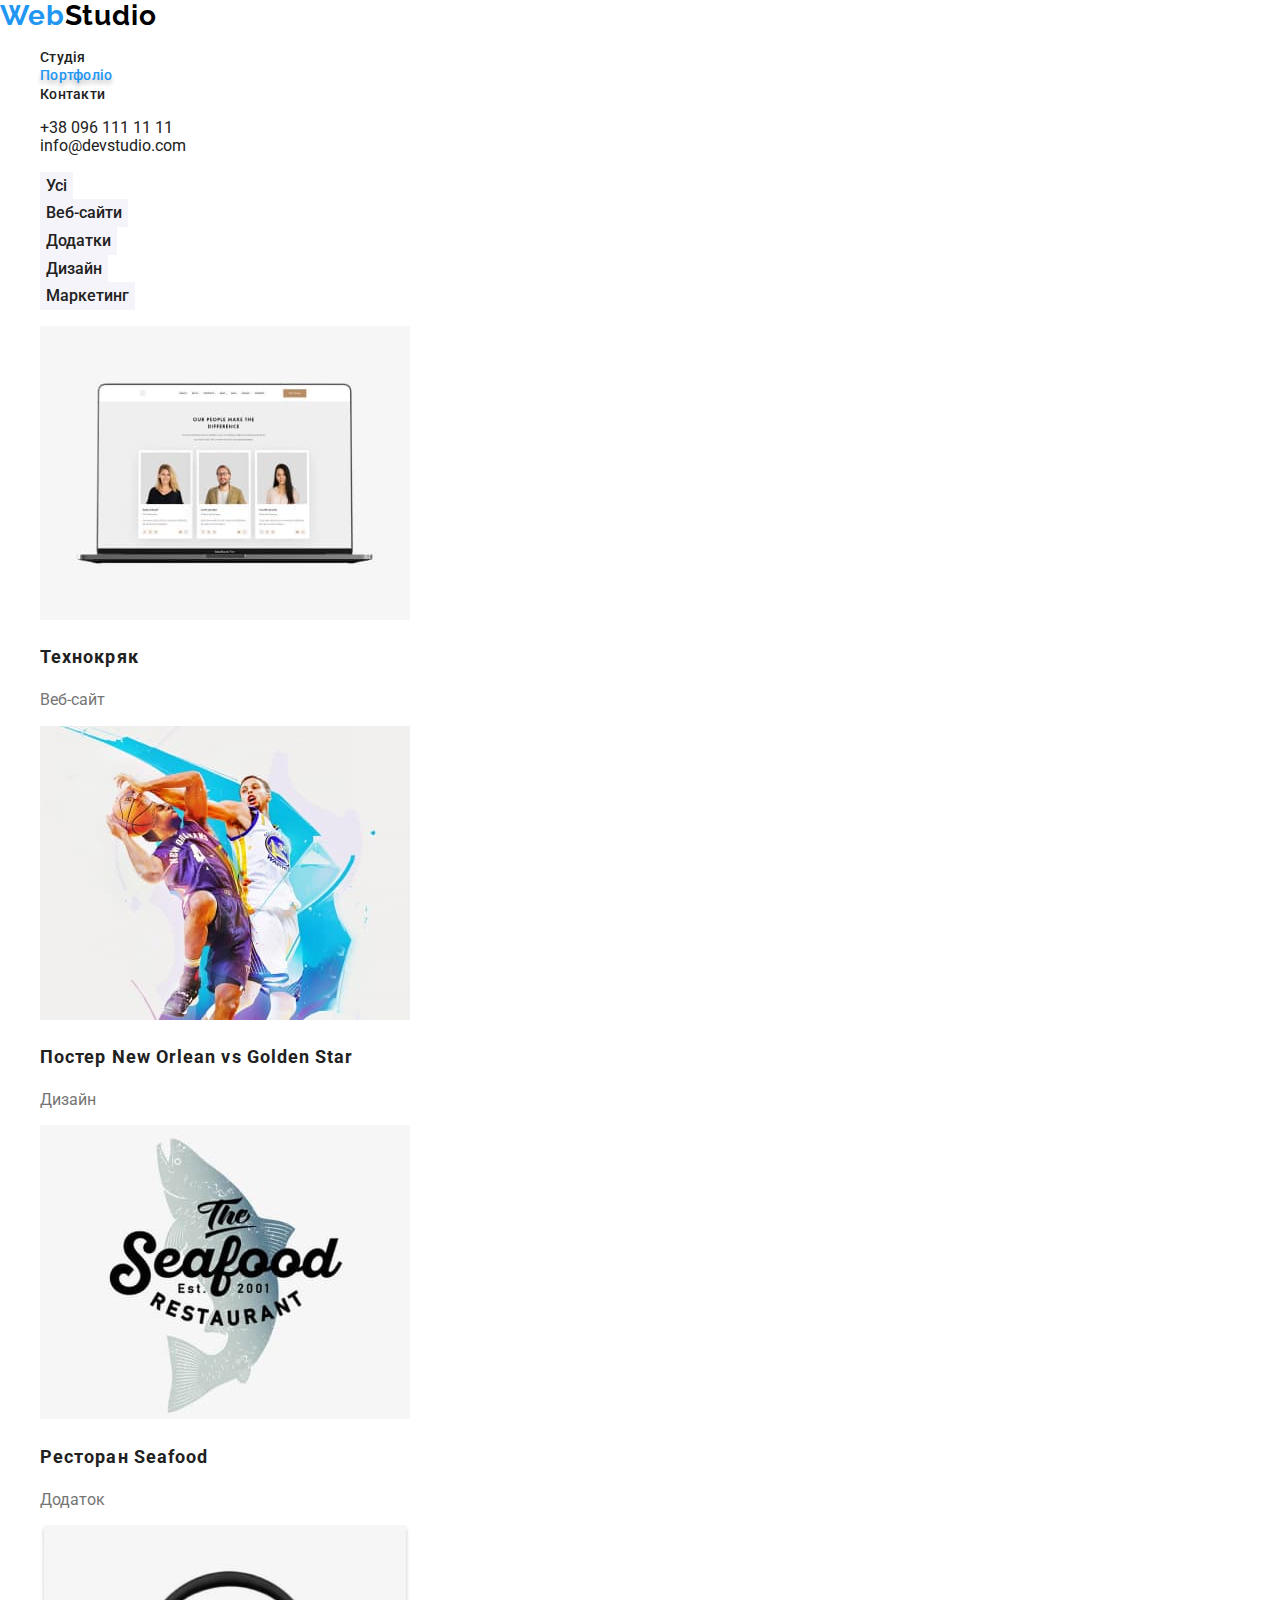
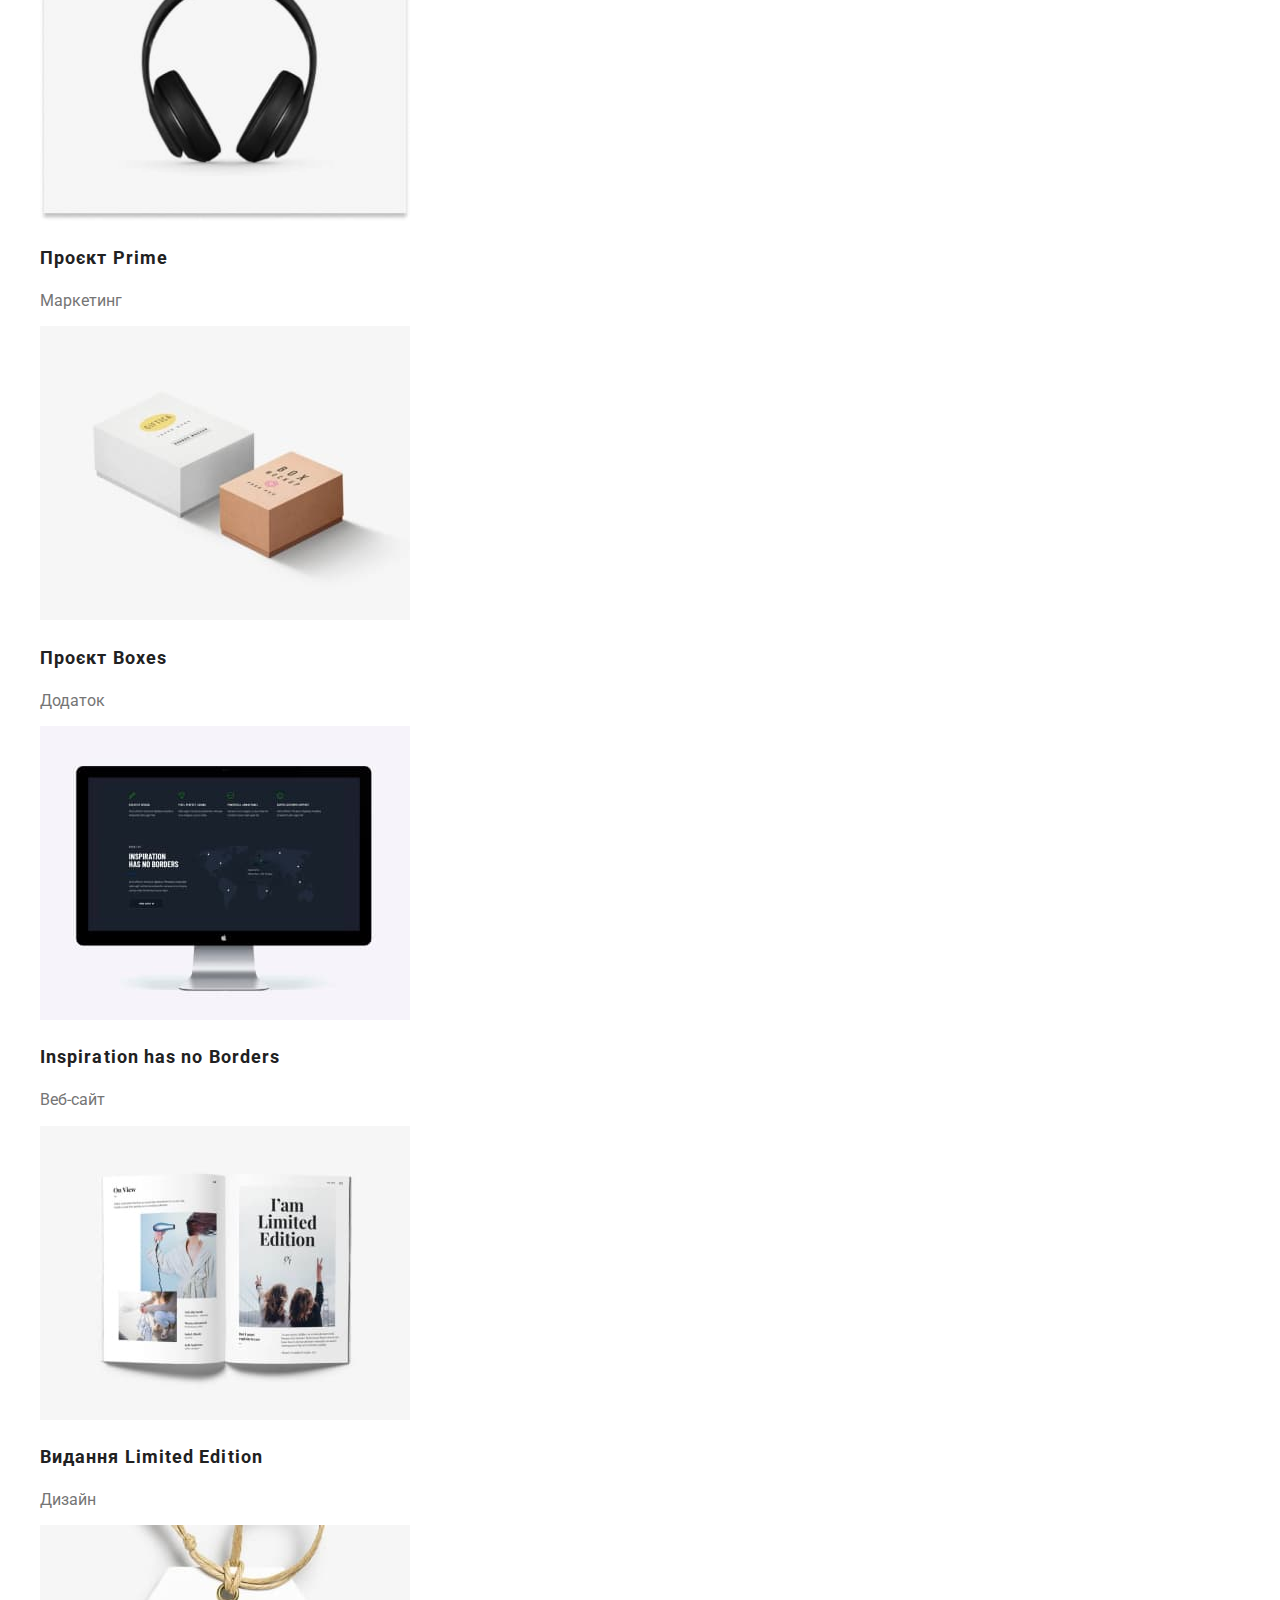
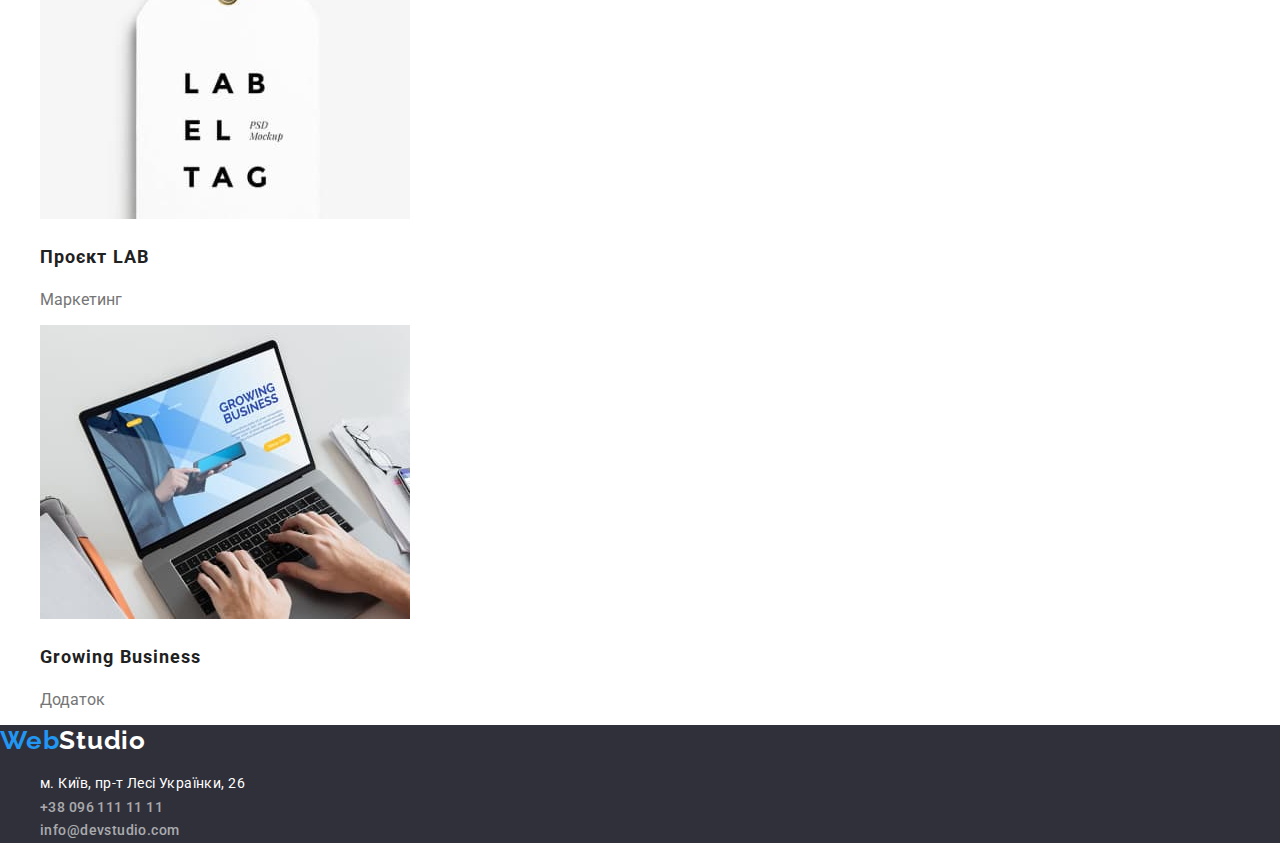
==== porfolio.html @ 32662c21 "start" ====
<!DOCTYPE html>
<html lang="uk">
  <head>
    <meta charset="UTF-8" />
    <meta http-equiv="X-UA-Compatible" content="IE=edge" />
    <meta name="viewport" content="width=device-width, initial-scale=1.0" />
    <title>Portfolio</title>
    <link rel="preconnect" href="https://fonts.googleapis.com" />
    <link rel="preconnect" href="https://fonts.gstatic.com" crossorigin />
    <link
      href="https://fonts.googleapis.com/css2?family=Raleway:wght@700&family=Roboto:wght@400;500;700;900&display=swap"
      rel="stylesheet"
    />
    <link rel="stylesheet" href="https://cdnjs.cloudflare.com/ajax/libs/modern-normalize/1.1.0/modern-normalize.min.css"/>
    <link rel="stylesheet" href="./css/styles.css" />
  </head>
  <body>
    <header class="header">
      <nav>
        <a class="header-logo link" href="index.html" lang="en"
          ><span class="logo-aspect">Web</span>Studio</a
        >
        <ul class="header-list">
          <li class="list-item">
            <a class="header-link link secondary" href="index.html">Студія</a>
          </li>
          <li class="list-item">
            <a class="header-link link text-shadow secondary current" href="porfolio.html"
              >Портфоліо</a
            >
          </li>
          <li class="list-item">
            <a class="header-link link secondary" href="index.html">Контакти</a>
          </li>
        </ul>
      </nav>
      <ul>
        <li class="list-item">
          <a class="header-tel link secondary" href="tel:+380961111111">+38 096 111 11 11</a>
        </li>
        <li class="list-item">
          <a class="header-mail link secondary" href="mailto:info@devstudio.com"
            >info@devstudio.com</a
          >
        </li>
      </ul>
    </header>
    <main>
      <section class="portfolio">
        <h1 class="visually-hidden">Приклади робіт</h1>
        <ul>
          <li class="list-item">
            <button type="button" class="portfolio-button">Усі</button>
          </li>
          <li class="list-item">
            <button type="button" class="portfolio-button">Веб-сайти</button>
          </li>
          <li class="list-item">
            <button type="button" class="portfolio-button">Додатки</button>
          </li>
          <li class="list-item">
            <button type="button" class="portfolio-button">Дизайн</button>
          </li>
          <li class="list-item">
            <button type="button" class="portfolio-button">Маркетинг</button>
          </li>
        </ul>
        <ul>
          <li class="list-item">
            <a class="link" href="">
              <img src="./images/8.jpg" alt="Веб-сайт" width="370" />
              <h2 class="portfolio-title">Технокряк</h2>
              <p class="portfolio-text">Веб-сайт</p>
            </a>
          </li>
          <li class="list-item">
            <a class="link" href="">
              <img src="./images/9.jpg" alt="проєкт дизайну" width="370" />
              <h2 class="portfolio-title">
                Постер <span lang="en">New Orlean vs Golden Star</span>
              </h2>
              <p class="portfolio-text">Дизайн</p>
            </a>
          </li>
          <li class="list-item">
            <a class="link" href="">
              <img src="./images/10.jpg" alt="додаток ресторану" width="370" />
              <h2 class="portfolio-title">Ресторан <span lang="en">Seafood</span></h2>
              <p class="portfolio-text">Додаток</p>
            </a>
          </li>
          <li class="list-item">
            <a class="link" href="">
              <img src="./images/11.jpg" alt="маркетинг проєкт" width="370" />
              <h2 class="portfolio-title">Проєкт <span lang="en">Prime</span></h2>
              <p class="portfolio-text">Маркетинг</p>
            </a>
          </li>
          <li class="list-item">
            <a class="link" href="">
              <img src="./images/12.jpg" alt="додаток Boxes" width="370" />
              <h2 class="portfolio-title">Проєкт <span lang="en">Boxes</span></h2>
              <p class="portfolio-text">Додаток</p>
            </a>
          </li>
          <li class="list-item">
            <a class="link" href="">
              <img src="./images/13.jpg" alt="веб-сайт цікавого проєкту" width="370" />
              <h2 class="portfolio-title" lang="en">Inspiration has no Borders</h2>
              <p class="portfolio-text">Веб-сайт</p>
            </a>
          </li>
          <li class="list-item">
            <a class="link" href="">
              <img src="./images/14.jpg" alt="дизайн літературного видання" width="370" />
              <h2 class="portfolio-title">Видання <span>Limited Edition</span></h2>
              <p class="portfolio-text">Дизайн</p>
            </a>
          </li>
          <li class="list-item">
            <a class="link" href="">
              <img src="./images/15.jpg" alt="другий маркетинг проєкт" width="370" />
              <h2 class="portfolio-title">Проєкт <span>LAB</span></h2>
              <p class="portfolio-text">Маркетинг</p>
            </a>
          </li>
          <li class="list-item">
            <a class="link" href="">
              <img src="./images/16.jpg" alt="додаток розвитку бізнесу" width="370" />
              <h2 class="portfolio-title" lang="en">Growing Business</h2>
              <p class="portfolio-text">Додаток</p>
            </a>
          </li>
        </ul>
      </section>
    </main>
    <footer class="footer">
      <a class="footer-logo link" href="index.html" lang="en"
        ><span class="logo-aspect">Web</span>Studio</a
      >
      <address>
        <ul>
          <li class="list-item">
            <a
              class="footer-adress link secondary"
              href="https://goo.gl/maps/zyHWD3Ue8EEXUori7"
              target="_blank"
              rel="nofollow noreferrer noopener"
            >
              м. Київ, пр-т Лесі Українки, 26
            </a>
          </li>
          <li class="list-item">
            <a class="link footer-contact secondary" href="tel:+380961111111">+38 096 111 11 11</a>
          </li>
          <li class="list-item">
            <a class="link footer-contact list-item secondary" href="mailto:info@devstudio.com"
              >info@devstudio.com</a
            >
          </li>
        </ul>
      </address>
    </footer>
  </body>
</html>
---- css/styles.css ----
:root {
  --primary-text-color: #212121;
  --first-text-color: #757575;
  --secondary-text-color: #FFFFFF;
  --hover-color: #2196f3;
  --button-hover-color: #188CE8;
  --color-logo: #000000;
  --primary-bgn-color:#FFFFFF;
  --secondary-bgn-color: #2F303A;
  --third-bgn-color: #F5F4FA;
  --primary-font: "Roboto", sans-serif;
  --logo-font-family: "Raleway", sans-serif;
  --main-font-size: 14px;
  --second-font-size: 16px;
  --main-line-height: 1.14;
  --title-line-height: 2;
  --text-line-height: 1.9;
}

body {
  font-family: var(--primary-font);
  background-color: var(--primary-bgn-color);
  color: var(--primary-text-color);
}

.visually-hidden {
  clip: rect(0 0 0 0);
  clip-path: inset(50%);
  height: 1px;
  overflow: hidden;
  position: absolute;
  white-space: nowrap;
  width: 1px;
}

.text-shadow {
  text-shadow: 0px 4px 4px rgba(0, 0, 0, 0.25);
}

.link {
  text-decoration: none;
  color: var(--primary-text-color);

}
.list-item {
  list-style: none;
}

/* -------------- HEADER---------- */
.logo-aspect {
  color: var(--hover-color);
}
/* doing at header and footer */

.header-logo {
  font-family: var(--logo-font-family);
  font-style: normal;
  font-weight: 700;
  font-size: 26px;
  line-height: var(--main-line-height);
  letter-spacing: 0.03em;
  color: var(--color-logo);
} 

.header-logo:hover,
.header-logo:focus {
  font-family: var(--logo-font-family);
  font-style: normal;
  font-weight: 700;
  font-size: 28px;
  line-height: var(--main-line-height);
  letter-spacing: 0.03em;
  color: var(--color-logo);
}

.header-link {
  text-decoration: none;
  font-weight: 500;
  font-style: normal;
  font-size: var(--main-font-size);
  line-height: var(--main-line-height);
  letter-spacing: 0.02em;
  color: var(--primary-text-color);
}

.current {
  color: var(--hover-color);
}

.footer-contact {
  font-weight: 500;
  font-size: var(--main-font-size);
  line-height: var(--main-line-height);
  letter-spacing: 0.02em;
  color: var(--first-text-color);
}

/* --------------FOOTER-------------- */
.footer-logo {
font-family: var(--logo-font-family);
font-style: normal;
font-weight: 700;
font-size: 26px;
line-height: 1.19;
letter-spacing: 0.03em;
color: var(--secondary-text-color);
}

.footer-adress {
font-style: normal;
font-size: var(--main-font-size);
line-height: 1.7;
letter-spacing: 0.03em;
color: var(--secondary-text-color);
}
.footer-contact {
text-decoration: none;
font-style: normal;
font-size: var(--main-font-size);
line-height: 1.7;
letter-spacing: 0.03em;
color:rgba(255,255,255, 0.6) ;
}

.secondary:hover,
.secondary:focus,
.portfolio-title:hover,
.portfolio-title:focus,
.portfolio-text:hover,
.portfolio-text:focus {
color: var(--hover-color);
}

.hero,
.footer {
  background-color: var(--secondary-bgn-color);
}

/* ------------HERO---------------- */
.hero-title {
font-weight: 900;
font-size: 44px;
line-height: 1.5;
text-align: center;
letter-spacing: 0.06em;
text-transform: uppercase;
color: var(--secondary-text-color);
}

.hero-button {
color: var(--secondary-text-color);
background: var(--hover-color);
font-family: inherit;
font-weight: 700;
font-size: var(--second-font-size);
line-height: 1.9;
letter-spacing: 0.06em;
box-shadow: 0px 4px 4px rgba(0, 0, 0, 0.15);
border-radius: 4px;
padding: 10px 32px 10px 32px;
}

.hero-button:hover,
.hero-button:focus {
color: var(--secondary-text-color);
background: var(--button-hover-color);
font-family: inherit;
font-style: normal;
font-weight: 700;
font-size: var(--second-font-size);
line-height: 1.9;
letter-spacing: 0.06em;

cursor: pointer;
box-shadow: 0px 4px 4px rgba(0, 0, 0, 0.15);
border-radius: 4px;
padding: 10px 32px 10px 32px;
}

/* ---------PREFERENCE---------- */
.preference-title {
font-weight: 700;
font-size: var(--main-font-size);
line-height: var(--main-line-height);
letter-spacing: 0.03em;
text-transform: uppercase;
color: var(--primary-text-color);
}

.preference-text {
font-size: var(--main-font-size);
line-height: 1.5;
letter-spacing: 0.03em;
color: var(--first-text-color);
}

/*-----------EXAMPLES-----------*/
.examples-title,
.team-title {
font-weight: 700;
font-size: 36px;
line-height: var(--main-line-height);
letter-spacing: 0.03em;
color: var(--primary-text-color);
}

/*------------ TEAM ------------*/
.team {
  background-color: var(--third-bgn-color);
}

.team-names {
font-weight: 500;
font-size: var(--second-font-size);
line-height: 1.19;
letter-spacing: 0.03em;
color: var(--primary-text-color)
}

.team-position {
font-size: var(--second-font-size);
line-height: 1.19;
letter-spacing: 0.03em;
color: var(--first-text-color);
}

/* ================ PORTFOLIO ============== */
.portfolio-button {
font-family: inherit;
font-style: normal;
font-weight: 500;
font-size: var(--second-font-size);
line-height: 1.6;
text-align: center;
background: var(--third-bgn-color);
color: var(--primary-text-color);
border-width: none;
border-style:hidden;
border-color: none;
border-image:auto;
}

.portfolio-button:hover,
.portfolio-button:focus {
  background: var(--hover-color);
  color: var(--secondary-text-color);
}

.portfolio-title {
font-weight: 700;
font-size: 18px;
line-height: var(--title-line-height);
letter-spacing: 0.06em;
}

.portfolio-text {
font-size: var(--second-font-size);
line-height: var(--text-line-height)
letter-spacing: 0.03em;
color: var(--first-text-color);
}
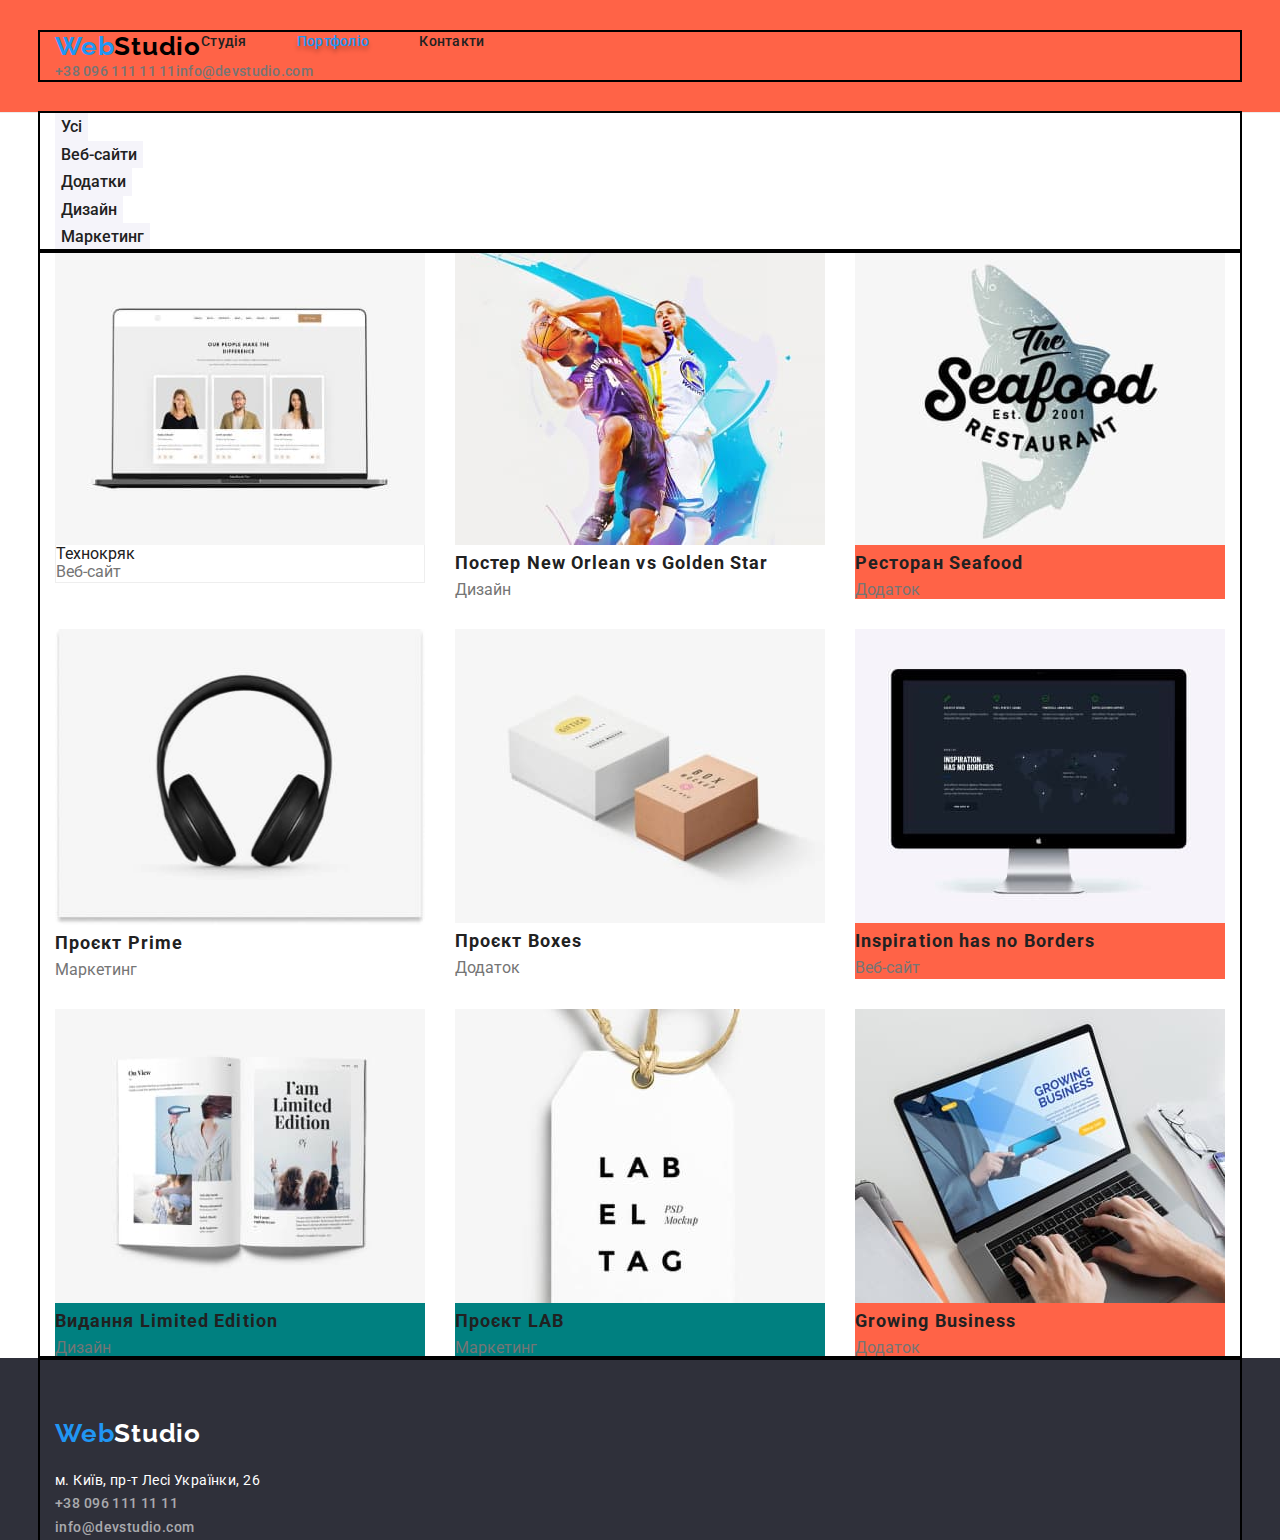
==== commit a1e77a60: "start" ====
--- a/porfolio.html
+++ b/porfolio.html
@@ -11,43 +11,49 @@
       href="https://fonts.googleapis.com/css2?family=Raleway:wght@700&family=Roboto:wght@400;500;700;900&display=swap"
       rel="stylesheet"
     />
-    <link rel="stylesheet" href="https://cdnjs.cloudflare.com/ajax/libs/modern-normalize/1.1.0/modern-normalize.min.css"/>
+    <link
+      rel="stylesheet"
+      href="https://cdnjs.cloudflare.com/ajax/libs/modern-normalize/1.1.0/modern-normalize.min.css"
+    />
     <link rel="stylesheet" href="./css/styles.css" />
   </head>
   <body>
     <header class="header">
-      <nav>
-        <a class="header-logo link" href="index.html" lang="en"
-          ><span class="logo-aspect">Web</span>Studio</a
-        >
-        <ul class="header-list">
+      <div class="container">
+        <nav class="header-navigation">
+          <a class="header-logo link" href="index.html" lang="en"
+            ><span class="logo-aspect">Web</span>Studio</a
+          >
+          <ul class="header-list">
+            <li class="list-item">
+              <a class="header-link link secondary" href="index.html">Студія</a>
+            </li>
+            <li class="list-item">
+              <a class="header-link link text-shadow secondary current" href="porfolio.html"
+                >Портфоліо</a
+              >
+            </li>
+            <li class="list-item">
+              <a class="header-link link secondary" href="index.html">Контакти</a>
+            </li>
+          </ul>
+        </nav>
+        <ul class="flex-contact">
           <li class="list-item">
-            <a class="header-link link secondary" href="index.html">Студія</a>
+            <a class="header-contact link secondary" href="tel:+380961111111">+38 096 111 11 11</a>
           </li>
           <li class="list-item">
-            <a class="header-link link text-shadow secondary current" href="porfolio.html"
-              >Портфоліо</a
+            <a class="header-contact link secondary" href="mailto:info@devstudio.com"
+              >info@devstudio.com</a
             >
           </li>
-          <li class="list-item">
-            <a class="header-link link secondary" href="index.html">Контакти</a>
-          </li>
         </ul>
-      </nav>
-      <ul>
-        <li class="list-item">
-          <a class="header-tel link secondary" href="tel:+380961111111">+38 096 111 11 11</a>
-        </li>
-        <li class="list-item">
-          <a class="header-mail link secondary" href="mailto:info@devstudio.com"
-            >info@devstudio.com</a
-          >
-        </li>
-      </ul>
+      </div>
     </header>
     <main>
       <section class="portfolio">
-        <h1 class="visually-hidden">Приклади робіт</h1>
+        <div class="container">
+          <h1 class="visually-hidden">Приклади робіт</h1>
         <ul>
           <li class="list-item">
             <button type="button" class="portfolio-button">Усі</button>
@@ -65,15 +71,19 @@
             <button type="button" class="portfolio-button">Маркетинг</button>
           </li>
         </ul>
-        <ul>
-          <li class="list-item">
+      </div>
+      <div class="container">
+         <ul>
+          <div class="flex-container">
+          <li class="list-item flex-item">
             <a class="link" href="">
               <img src="./images/8.jpg" alt="Веб-сайт" width="370" />
+              <div class="card-text"
               <h2 class="portfolio-title">Технокряк</h2>
               <p class="portfolio-text">Веб-сайт</p>
             </a>
           </li>
-          <li class="list-item">
+          <li class="list-item flex-item">
             <a class="link" href="">
               <img src="./images/9.jpg" alt="проєкт дизайну" width="370" />
               <h2 class="portfolio-title">
@@ -82,60 +92,63 @@
               <p class="portfolio-text">Дизайн</p>
             </a>
           </li>
-          <li class="list-item">
+          <li class="list-item flex-item">
             <a class="link" href="">
               <img src="./images/10.jpg" alt="додаток ресторану" width="370" />
               <h2 class="portfolio-title">Ресторан <span lang="en">Seafood</span></h2>
               <p class="portfolio-text">Додаток</p>
             </a>
           </li>
-          <li class="list-item">
+          <li class="list-item flex-item">
             <a class="link" href="">
               <img src="./images/11.jpg" alt="маркетинг проєкт" width="370" />
               <h2 class="portfolio-title">Проєкт <span lang="en">Prime</span></h2>
               <p class="portfolio-text">Маркетинг</p>
             </a>
           </li>
-          <li class="list-item">
+          <li class="list-item flex-item">
             <a class="link" href="">
               <img src="./images/12.jpg" alt="додаток Boxes" width="370" />
               <h2 class="portfolio-title">Проєкт <span lang="en">Boxes</span></h2>
               <p class="portfolio-text">Додаток</p>
             </a>
           </li>
-          <li class="list-item">
+          <li class="list-item flex-item">
             <a class="link" href="">
               <img src="./images/13.jpg" alt="веб-сайт цікавого проєкту" width="370" />
               <h2 class="portfolio-title" lang="en">Inspiration has no Borders</h2>
               <p class="portfolio-text">Веб-сайт</p>
             </a>
           </li>
-          <li class="list-item">
+          <li class="list-item flex-item">
             <a class="link" href="">
               <img src="./images/14.jpg" alt="дизайн літературного видання" width="370" />
               <h2 class="portfolio-title">Видання <span>Limited Edition</span></h2>
               <p class="portfolio-text">Дизайн</p>
             </a>
           </li>
-          <li class="list-item">
+          <li class="list-item flex-item">
             <a class="link" href="">
               <img src="./images/15.jpg" alt="другий маркетинг проєкт" width="370" />
               <h2 class="portfolio-title">Проєкт <span>LAB</span></h2>
               <p class="portfolio-text">Маркетинг</p>
             </a>
           </li>
-          <li class="list-item">
+          <li class="list-item flex-item">
             <a class="link" href="">
               <img src="./images/16.jpg" alt="додаток розвитку бізнесу" width="370" />
               <h2 class="portfolio-title" lang="en">Growing Business</h2>
               <p class="portfolio-text">Додаток</p>
             </a>
           </li>
+          </div>
         </ul>
+      </div>       
       </section>
     </main>
     <footer class="footer">
-      <a class="footer-logo link" href="index.html" lang="en"
+      <div class="container">
+        <a class="footer-logo link" href="index.html" lang="en"
         ><span class="logo-aspect">Web</span>Studio</a
       >
       <address>
@@ -160,6 +173,7 @@
           </li>
         </ul>
       </address>
+      </div>
     </footer>
   </body>
 </html>
--- a/css/styles.css
+++ b/css/styles.css
@@ -46,7 +46,56 @@
   list-style: none;
 }
 
+h1, h2, h3, h4, h5, h6, p, ul {
+  margin: 0;
+  padding:0;
+}
+
+img {
+  display: block;
+}
+.container {
+  width: 1200px;
+  margin-left: auto;
+  margin-right: auto;
+  padding-left: 15px;
+  padding-right: 15px;
+  outline: 2px solid black;
+}
+
+.section {
+  padding-top: 94px;
+  padding-bottom: 94px;
+}
+
+.preference {
+  background-color: skyblue;
+}
+
+.header {
+background-color: tomato;
+}
+
 /* -------------- HEADER---------- */
+/* width: calc ((100%-30px)/2) */
+.header-navigation {
+  display: flex;
+}
+.header-list {
+  display: flex;
+  gap: 50px;
+}
+.flex-contact {
+  display: flex;
+}
+
+.header {
+  display: flex;
+  border-bottom: 1px solid #ECECEC;
+  padding: 32px 0;
+  
+}
+
 .logo-aspect {
   color: var(--hover-color);
 }
@@ -87,7 +136,8 @@
   color: var(--hover-color);
 }
 
-.footer-contact {
+.footer-contact,
+.header-contact {
   font-weight: 500;
   font-size: var(--main-font-size);
   line-height: var(--main-line-height);
@@ -97,6 +147,7 @@
 
 /* --------------FOOTER-------------- */
 .footer-logo {
+  display: inline-block;
 font-family: var(--logo-font-family);
 font-style: normal;
 font-weight: 700;
@@ -104,22 +155,40 @@
 line-height: 1.19;
 letter-spacing: 0.03em;
 color: var(--secondary-text-color);
-}
+padding-top: 60px;
+padding-bottom: 20px;
+}
+
 
 .footer-adress {
+display: inline-block;
 font-style: normal;
 font-size: var(--main-font-size);
 line-height: 1.7;
 letter-spacing: 0.03em;
 color: var(--secondary-text-color);
+
 }
 .footer-contact {
+  display: inline-block;
 text-decoration: none;
 font-style: normal;
 font-size: var(--main-font-size);
 line-height: 1.7;
 letter-spacing: 0.03em;
 color:rgba(255,255,255, 0.6) ;
+
+
+}
+.adress {
+  display: flex;
+  flex-direction: column;
+  padding-bottom: 60px;
+}
+
+.padding {
+margin-top: 9px;
+margin-bottom: 9px;
 }
 
 .secondary:hover,
@@ -145,9 +214,13 @@
 letter-spacing: 0.06em;
 text-transform: uppercase;
 color: var(--secondary-text-color);
+margin: 200px auto 30px auto;
+max-width: 696px;
 }
 
 .hero-button {
+display: block;
+margin: 0 auto 200px auto;
 color: var(--secondary-text-color);
 background: var(--hover-color);
 font-family: inherit;
@@ -158,7 +231,9 @@
 box-shadow: 0px 4px 4px rgba(0, 0, 0, 0.15);
 border-radius: 4px;
 padding: 10px 32px 10px 32px;
-}
+max-width: 1200px;
+}
+
 
 .hero-button:hover,
 .hero-button:focus {
@@ -202,19 +277,37 @@
 line-height: var(--main-line-height);
 letter-spacing: 0.03em;
 color: var(--primary-text-color);
-}
+margin-bottom: 50px;
+  text-align: center;
+}
+.example-list {
+  display: flex;
+  flex-wrap: wrap;
+  gap: 30px;
+  }
+  .example-gallery {
+    width: calc ((100%-60px)/3)
+  }
 
 /*------------ TEAM ------------*/
 .team {
   background-color: var(--third-bgn-color);
 }
 
+.team-list {
+  display: flex;
+  gap: 30px;
+  width: calc ((100%-90px)/4);
+}
+
 .team-names {
 font-weight: 500;
 font-size: var(--second-font-size);
 line-height: 1.19;
 letter-spacing: 0.03em;
-color: var(--primary-text-color)
+color: var(--primary-text-color);
+margin-top: 30px;
+margin-bottom: 10px;
 }
 
 .team-position {
@@ -222,6 +315,15 @@
 line-height: 1.19;
 letter-spacing: 0.03em;
 color: var(--first-text-color);
+margin-bottom: 30px;
+}
+.item-specification {
+  text-align: center;
+  background: var(--primary-bgn-color);
+box-shadow: 0px 1px 3px rgba(0, 0, 0, 0.12), 0px 1px 1px rgba(0, 0, 0, 0.14), 0px 2px 1px rgba(0, 0, 0, 0.2);
+border-radius: 0px 0px 4px 4px;
+
+
 }
 
 /* ================ PORTFOLIO ============== */
@@ -241,7 +343,7 @@
 }
 
 .portfolio-button:hover,
-.portfolio-button:focus {
+.portfcontainerolio-button:focus {
   background: var(--hover-color);
   color: var(--secondary-text-color);
 }
@@ -259,3 +361,27 @@
 letter-spacing: 0.03em;
 color: var(--first-text-color);
 }
+
+.flex-container {
+display: flex;
+flex-wrap: wrap;
+}
+.flex-item {
+  margin-right: 30px;
+  margin-bottom: 30px;
+}
+.flex-item:nth-last-child(-n+3) {
+  margin-bottom: 0px;
+  background-color: teal;
+
+}
+.flex-item:nth-child(3n) {
+  background-color: tomato;
+  margin-right: 0px;
+}
+
+.card-text {
+border-left: 1px solid #EEEEEE;
+border-right: 1px solid #EEEEEE;
+border-bottom: 1px solid #EEEEEE;
+}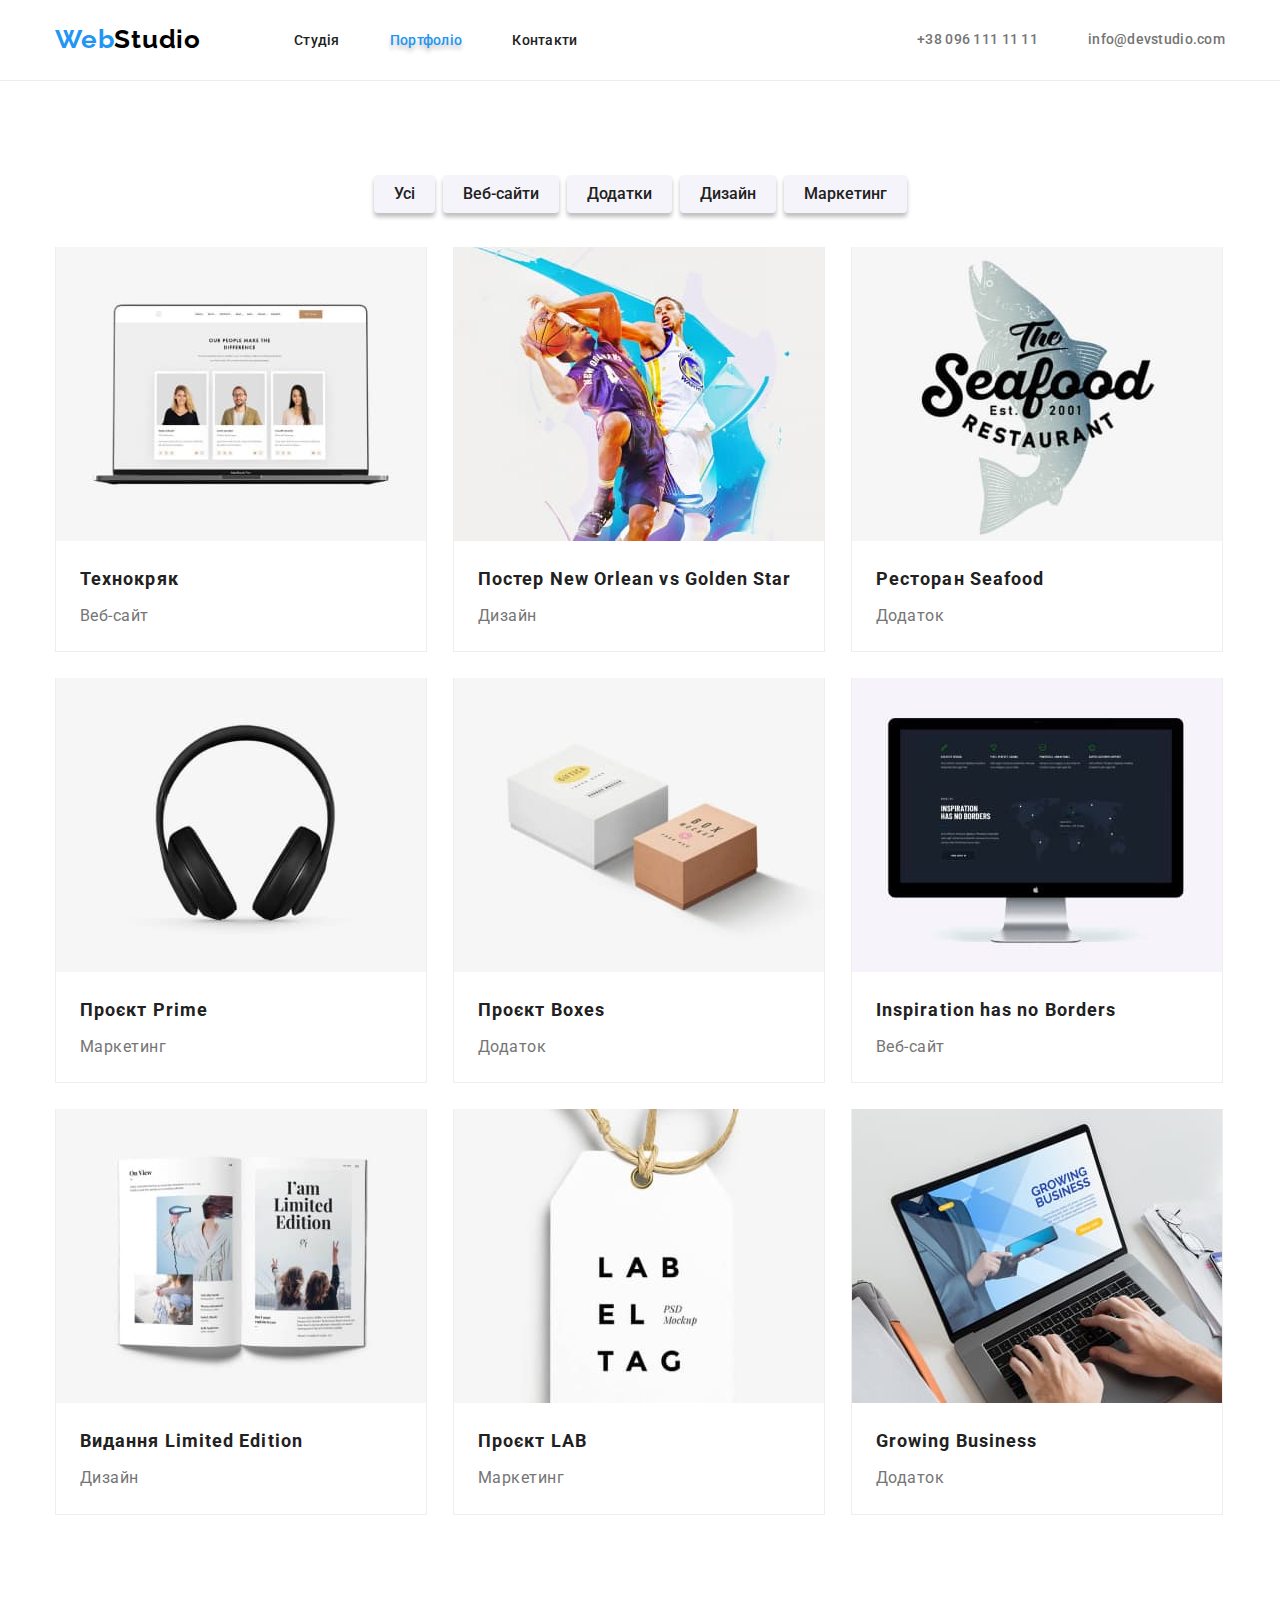
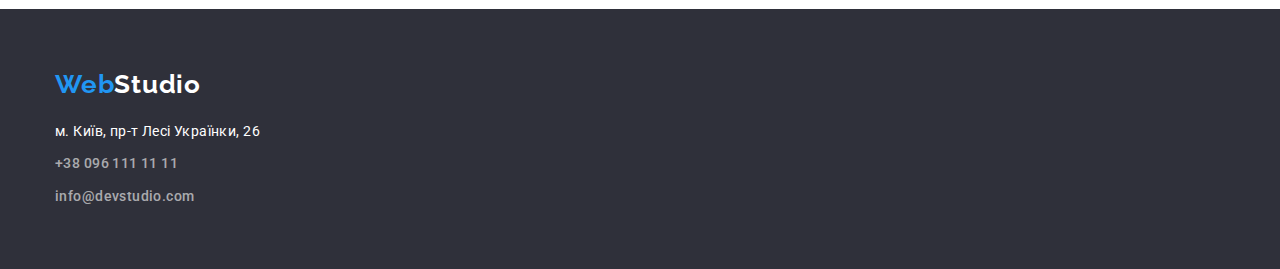
==== commit 6642bf54: "finish" ====
--- a/porfolio.html
+++ b/porfolio.html
@@ -1,60 +1,52 @@
 <!DOCTYPE html>
 <html lang="uk">
-  <head>
-    <meta charset="UTF-8" />
-    <meta http-equiv="X-UA-Compatible" content="IE=edge" />
-    <meta name="viewport" content="width=device-width, initial-scale=1.0" />
-    <title>Portfolio</title>
-    <link rel="preconnect" href="https://fonts.googleapis.com" />
-    <link rel="preconnect" href="https://fonts.gstatic.com" crossorigin />
-    <link
-      href="https://fonts.googleapis.com/css2?family=Raleway:wght@700&family=Roboto:wght@400;500;700;900&display=swap"
-      rel="stylesheet"
-    />
-    <link
-      rel="stylesheet"
-      href="https://cdnjs.cloudflare.com/ajax/libs/modern-normalize/1.1.0/modern-normalize.min.css"
-    />
-    <link rel="stylesheet" href="./css/styles.css" />
-  </head>
-  <body>
-    <header class="header">
-      <div class="container">
-        <nav class="header-navigation">
-          <a class="header-logo link" href="index.html" lang="en"
-            ><span class="logo-aspect">Web</span>Studio</a
-          >
-          <ul class="header-list">
-            <li class="list-item">
-              <a class="header-link link secondary" href="index.html">Студія</a>
-            </li>
-            <li class="list-item">
-              <a class="header-link link text-shadow secondary current" href="porfolio.html"
-                >Портфоліо</a
-              >
-            </li>
-            <li class="list-item">
-              <a class="header-link link secondary" href="index.html">Контакти</a>
-            </li>
-          </ul>
-        </nav>
-        <ul class="flex-contact">
+
+<head>
+  <meta charset="UTF-8" />
+  <meta http-equiv="X-UA-Compatible" content="IE=edge" />
+  <meta name="viewport" content="width=device-width, initial-scale=1.0" />
+  <title>Portfolio</title>
+  <link rel="preconnect" href="https://fonts.googleapis.com" />
+  <link rel="preconnect" href="https://fonts.gstatic.com" crossorigin />
+  <link href="https://fonts.googleapis.com/css2?family=Raleway:wght@700&family=Roboto:wght@400;500;700;900&display=swap"
+    rel="stylesheet" />
+  <link rel="stylesheet"
+    href="https://cdnjs.cloudflare.com/ajax/libs/modern-normalize/1.1.0/modern-normalize.min.css" />
+  <link rel="stylesheet" href="./css/styles.css" />
+</head>
+
+<body>
+  <header class="header">
+    <div class="container header-container">
+      <nav class="header-nav">
+        <a class="header-logo link" href="index.html" lang="en"><span class="logo-aspect">Web</span>Studio</a>
+        <ul class="header-list">
           <li class="list-item">
-            <a class="header-contact link secondary" href="tel:+380961111111">+38 096 111 11 11</a>
+            <a class="header-link link secondary" href="index.html">Студія</a>
           </li>
           <li class="list-item">
-            <a class="header-contact link secondary" href="mailto:info@devstudio.com"
-              >info@devstudio.com</a
-            >
+            <a class="header-link link current text-shadow secondary" href="porfolio.html">Портфоліо</a>
+          </li>
+          <li class="list-item">
+            <a class="header-link link secondary" href="index.html">Контакти</a>
           </li>
         </ul>
-      </div>
-    </header>
-    <main>
-      <section class="portfolio">
-        <div class="container">
-          <h1 class="visually-hidden">Приклади робіт</h1>
-        <ul>
+      </nav>
+      <ul class="contact-list">
+        <li class="list-item">
+          <a class="header-contact link secondary" href="tel:+380961111111">+38 096 111 11 11</a>
+        </li>
+        <li class="list-item">
+          <a class="header-contact link secondary" href="mailto:info@devstudio.com">info@devstudio.com</a>
+        </li>
+      </ul>
+    </div>
+  </header>
+  <main>
+    <section class="portfolio">
+      <div class="container section">
+        <h1 class="visually-hidden">Приклади робіт</h1>
+        <ul class="portfolio-filters">
           <li class="list-item">
             <button type="button" class="portfolio-button">Усі</button>
           </li>
@@ -71,95 +63,86 @@
             <button type="button" class="portfolio-button">Маркетинг</button>
           </li>
         </ul>
+        <div class="portfolio-content">
+          <ul class="flex-container">
+            <li class="list-item flex-item">
+              <a class="link" href="">
+                <img src="./images/8.jpg" alt="Веб-сайт" width="370" />
+                <h2 class="portfolio-title">Технокряк</h2>
+                <p class="portfolio-text">Веб-сайт</p>
+              </a>
+            </li>
+            <li class="list-item flex-item">
+              <a class="link" href="">
+                <img src="./images/9.jpg" alt="проєкт дизайну" width="370" />
+                <h2 class="portfolio-title">
+                  Постер <span lang="en">New Orlean vs Golden Star</span>
+                </h2>
+                <p class="portfolio-text">Дизайн</p>
+              </a>
+            </li>
+            <li class="list-item flex-item">
+              <a class="link" href="">
+                <img src="./images/10.jpg" alt="додаток ресторану" width="370" />
+                <h2 class="portfolio-title">Ресторан <span lang="en">Seafood</span></h2>
+                <p class="portfolio-text">Додаток</p>
+              </a>
+            </li>
+            <li class="list-item flex-item">
+              <a class="link" href="">
+                <img src="./images/11.jpg" alt="маркетинг проєкт" width="370" />
+                <h2 class="portfolio-title">Проєкт <span lang="en">Prime</span></h2>
+                <p class="portfolio-text">Маркетинг</p>
+              </a>
+            </li>
+            <li class="list-item flex-item">
+              <a class="link" href="">
+                <img src="./images/12.jpg" alt="додаток Boxes" width="370" />
+                <h2 class="portfolio-title">Проєкт <span lang="en">Boxes</span></h2>
+                <p class="portfolio-text">Додаток</p>
+              </a>
+            </li>
+            <li class="list-item flex-item">
+              <a class="link" href="">
+                <img src="./images/13.jpg" alt="веб-сайт цікавого проєкту" width="370" />
+                <h2 class="portfolio-title" lang="en">Inspiration has no Borders</h2>
+                <p class="portfolio-text">Веб-сайт</p>
+              </a>
+            </li>
+            <li class="list-item flex-item">
+              <a class="link" href="">
+                <img src="./images/14.jpg" alt="дизайн літературного видання" width="370" />
+                <h2 class="portfolio-title">Видання <span>Limited Edition</span></h2>
+                <p class="portfolio-text">Дизайн</p>
+              </a>
+            </li>
+            <li class="list-item flex-item">
+              <a class="link" href="">
+                <img src="./images/15.jpg" alt="другий маркетинг проєкт" width="370" />
+                <h2 class="portfolio-title">Проєкт <span>LAB</span></h2>
+                <p class="portfolio-text">Маркетинг</p>
+              </a>
+            </li>
+            <li class="list-item flex-item">
+              <a class="link" href="">
+                <img src="./images/16.jpg" alt="додаток розвитку бізнесу" width="370" />
+                <h2 class="portfolio-title" lang="en">Growing Business</h2>
+                <p class="portfolio-text">Додаток</p>
+              </a>
+            </li>
+          </ul>
+        </div>
       </div>
-      <div class="container">
-         <ul>
-          <div class="flex-container">
-          <li class="list-item flex-item">
-            <a class="link" href="">
-              <img src="./images/8.jpg" alt="Веб-сайт" width="370" />
-              <div class="card-text"
-              <h2 class="portfolio-title">Технокряк</h2>
-              <p class="portfolio-text">Веб-сайт</p>
-            </a>
-          </li>
-          <li class="list-item flex-item">
-            <a class="link" href="">
-              <img src="./images/9.jpg" alt="проєкт дизайну" width="370" />
-              <h2 class="portfolio-title">
-                Постер <span lang="en">New Orlean vs Golden Star</span>
-              </h2>
-              <p class="portfolio-text">Дизайн</p>
-            </a>
-          </li>
-          <li class="list-item flex-item">
-            <a class="link" href="">
-              <img src="./images/10.jpg" alt="додаток ресторану" width="370" />
-              <h2 class="portfolio-title">Ресторан <span lang="en">Seafood</span></h2>
-              <p class="portfolio-text">Додаток</p>
-            </a>
-          </li>
-          <li class="list-item flex-item">
-            <a class="link" href="">
-              <img src="./images/11.jpg" alt="маркетинг проєкт" width="370" />
-              <h2 class="portfolio-title">Проєкт <span lang="en">Prime</span></h2>
-              <p class="portfolio-text">Маркетинг</p>
-            </a>
-          </li>
-          <li class="list-item flex-item">
-            <a class="link" href="">
-              <img src="./images/12.jpg" alt="додаток Boxes" width="370" />
-              <h2 class="portfolio-title">Проєкт <span lang="en">Boxes</span></h2>
-              <p class="portfolio-text">Додаток</p>
-            </a>
-          </li>
-          <li class="list-item flex-item">
-            <a class="link" href="">
-              <img src="./images/13.jpg" alt="веб-сайт цікавого проєкту" width="370" />
-              <h2 class="portfolio-title" lang="en">Inspiration has no Borders</h2>
-              <p class="portfolio-text">Веб-сайт</p>
-            </a>
-          </li>
-          <li class="list-item flex-item">
-            <a class="link" href="">
-              <img src="./images/14.jpg" alt="дизайн літературного видання" width="370" />
-              <h2 class="portfolio-title">Видання <span>Limited Edition</span></h2>
-              <p class="portfolio-text">Дизайн</p>
-            </a>
-          </li>
-          <li class="list-item flex-item">
-            <a class="link" href="">
-              <img src="./images/15.jpg" alt="другий маркетинг проєкт" width="370" />
-              <h2 class="portfolio-title">Проєкт <span>LAB</span></h2>
-              <p class="portfolio-text">Маркетинг</p>
-            </a>
-          </li>
-          <li class="list-item flex-item">
-            <a class="link" href="">
-              <img src="./images/16.jpg" alt="додаток розвитку бізнесу" width="370" />
-              <h2 class="portfolio-title" lang="en">Growing Business</h2>
-              <p class="portfolio-text">Додаток</p>
-            </a>
-          </li>
-          </div>
-        </ul>
-      </div>       
-      </section>
-    </main>
-    <footer class="footer">
-      <div class="container">
-        <a class="footer-logo link" href="index.html" lang="en"
-        ><span class="logo-aspect">Web</span>Studio</a
-      >
-      <address>
-        <ul>
+    </section>
+  </main>
+  <footer class="footer">
+    <div class="container footer-container">
+      <a class="footer-logo link" href="index.html" lang="en"><span class="logo-aspect">Web</span>Studio</a>
+      <address class="adress">
+        <ul class="adress-list">
           <li class="list-item">
-            <a
-              class="footer-adress link secondary"
-              href="https://goo.gl/maps/zyHWD3Ue8EEXUori7"
-              target="_blank"
-              rel="nofollow noreferrer noopener"
-            >
+            <a class="footer-adress link secondary" href="https://goo.gl/maps/zyHWD3Ue8EEXUori7" target="_blank"
+              rel="nofollow noreferrer noopener">
               м. Київ, пр-т Лесі Українки, 26
             </a>
           </li>
@@ -167,13 +150,12 @@
             <a class="link footer-contact secondary" href="tel:+380961111111">+38 096 111 11 11</a>
           </li>
           <li class="list-item">
-            <a class="link footer-contact list-item secondary" href="mailto:info@devstudio.com"
-              >info@devstudio.com</a
-            >
+            <a class="link footer-contact list-item secondary " href="mailto:info@devstudio.com">info@devstudio.com</a>
           </li>
         </ul>
       </address>
-      </div>
-    </footer>
-  </body>
-</html>
+    </div>
+  </footer>
+</body>
+
+</html>--- a/css/styles.css
+++ b/css/styles.css
@@ -5,7 +5,7 @@
   --hover-color: #2196f3;
   --button-hover-color: #188CE8;
   --color-logo: #000000;
-  --primary-bgn-color:#FFFFFF;
+  --primary-bgn-color: #FFFFFF;
   --secondary-bgn-color: #2F303A;
   --third-bgn-color: #F5F4FA;
   --primary-font: "Roboto", sans-serif;
@@ -15,6 +15,7 @@
   --main-line-height: 1.14;
   --title-line-height: 2;
   --text-line-height: 1.9;
+  --container-width: 1200px;
 }
 
 body {
@@ -23,6 +24,7 @@
   color: var(--primary-text-color);
 }
 
+/* Utilites */
 .visually-hidden {
   clip: rect(0 0 0 0);
   clip-path: inset(50%);
@@ -40,27 +42,34 @@
 .link {
   text-decoration: none;
   color: var(--primary-text-color);
-
-}
+}
+
 .list-item {
   list-style: none;
 }
 
-h1, h2, h3, h4, h5, h6, p, ul {
+h1,
+h2,
+h3,
+h4,
+h5,
+h6,
+p,
+ul {
   margin: 0;
-  padding:0;
+  padding: 0;
 }
 
 img {
   display: block;
 }
+
 .container {
-  width: 1200px;
+  width: var(--container-width);
   margin-left: auto;
   margin-right: auto;
   padding-left: 15px;
   padding-right: 15px;
-  outline: 2px solid black;
 }
 
 .section {
@@ -68,62 +77,60 @@
   padding-bottom: 94px;
 }
 
-.preference {
-  background-color: skyblue;
-}
-
+/* -------------- HEADER---------- */
 .header {
-background-color: tomato;
-}
-
-/* -------------- HEADER---------- */
-/* width: calc ((100%-30px)/2) */
-.header-navigation {
-  display: flex;
-}
-.header-list {
-  display: flex;
-  gap: 50px;
-}
-.flex-contact {
-  display: flex;
-}
-
-.header {
-  display: flex;
+  display: flex;
+  align-content: center;
   border-bottom: 1px solid #ECECEC;
-  padding: 32px 0;
-  
+}
+
+.header-logo {
+  display: flex;
+  padding-top: 24px;
+  padding-bottom: 25px;
+  margin-right: 93px;
+  font-family: var(--logo-font-family);
+  font-style: normal;
+  font-weight: 700;
+  font-size: 26px;
+  line-height: var(--main-line-height);
+  letter-spacing: 0.03em;
+  color: var(--color-logo);
 }
 
 .logo-aspect {
   color: var(--hover-color);
 }
+
+.header-nav,
+.header-contact,
+.contact-list,
+.header-list {
+  display: flex;
+  align-items: center;
+}
+
+.header-list {
+  gap: 50px;
+}
+
+.header-container {
+  display: flex;
+}
+
+.contact-list {
+  margin-left: auto;
+  margin-right: 0;
+  padding-top: 32px;
+  padding-bottom: 32px;
+  gap: 50px;
+}
+
+
 /* doing at header and footer */
-
-.header-logo {
-  font-family: var(--logo-font-family);
-  font-style: normal;
-  font-weight: 700;
-  font-size: 26px;
-  line-height: var(--main-line-height);
-  letter-spacing: 0.03em;
-  color: var(--color-logo);
-} 
-
-.header-logo:hover,
-.header-logo:focus {
-  font-family: var(--logo-font-family);
-  font-style: normal;
-  font-weight: 700;
-  font-size: 28px;
-  line-height: var(--main-line-height);
-  letter-spacing: 0.03em;
-  color: var(--color-logo);
-}
-
 .header-link {
-  text-decoration: none;
+  padding-top: 32px;
+  padding-bottom: 32px;
   font-weight: 500;
   font-style: normal;
   font-size: var(--main-font-size);
@@ -147,48 +154,56 @@
 
 /* --------------FOOTER-------------- */
 .footer-logo {
+  display: flex;
+  min-width: 145px;
+  width: 250px;
+  font-family: var(--logo-font-family);
+  font-style: normal;
+  font-weight: 700;
+  font-size: 26px;
+  line-height: 1.19;
+  letter-spacing: 0.03em;
+  color: var(--secondary-text-color);
+  padding-top: 60px;
+  padding-right: 100px;
+  margin-bottom: 20px;
+  outline: tomato;
+}
+
+.footer-adress {
   display: inline-block;
-font-family: var(--logo-font-family);
-font-style: normal;
-font-weight: 700;
-font-size: 26px;
-line-height: 1.19;
-letter-spacing: 0.03em;
-color: var(--secondary-text-color);
-padding-top: 60px;
-padding-bottom: 20px;
-}
-
-
-.footer-adress {
-display: inline-block;
-font-style: normal;
-font-size: var(--main-font-size);
-line-height: 1.7;
-letter-spacing: 0.03em;
-color: var(--secondary-text-color);
-
-}
+  font-style: normal;
+  font-size: var(--main-font-size);
+  line-height: 1.7;
+  letter-spacing: 0.03em;
+  color: var(--secondary-text-color);
+}
+
 .footer-contact {
-  display: inline-block;
-text-decoration: none;
-font-style: normal;
-font-size: var(--main-font-size);
-line-height: 1.7;
-letter-spacing: 0.03em;
-color:rgba(255,255,255, 0.6) ;
-
-
-}
+  display: flex;
+  text-decoration: none;
+  font-style: normal;
+  font-size: var(--main-font-size);
+  line-height: 1.7;
+  letter-spacing: 0.03em;
+  color: rgba(255, 255, 255, 0.6);
+}
+
+.footer-container {
+  display: flex;
+  flex-direction: column;
+}
+
 .adress {
   display: flex;
   flex-direction: column;
   padding-bottom: 60px;
 }
 
-.padding {
-margin-top: 9px;
-margin-bottom: 9px;
+.adress-list {
+  display: flex;
+  gap: 9px;
+  flex-direction: column;
 }
 
 .secondary:hover,
@@ -197,7 +212,7 @@
 .portfolio-title:focus,
 .portfolio-text:hover,
 .portfolio-text:focus {
-color: var(--hover-color);
+  color: var(--hover-color);
 }
 
 .hero,
@@ -207,87 +222,105 @@
 
 /* ------------HERO---------------- */
 .hero-title {
-font-weight: 900;
-font-size: 44px;
-line-height: 1.5;
-text-align: center;
-letter-spacing: 0.06em;
-text-transform: uppercase;
-color: var(--secondary-text-color);
-margin: 200px auto 30px auto;
-max-width: 696px;
+  padding-top: 200px;
+  margin-left: auto;
+  margin-right: auto;
+  margin-bottom: 30px;
+  width: 696px;
+
+  font-weight: 900;
+  font-size: 44px;
+  line-height: 1.5;
+  text-align: center;
+  letter-spacing: 0.06em;
+  text-transform: uppercase;
+  color: var(--secondary-text-color);
 }
 
 .hero-button {
-display: block;
-margin: 0 auto 200px auto;
-color: var(--secondary-text-color);
-background: var(--hover-color);
-font-family: inherit;
-font-weight: 700;
-font-size: var(--second-font-size);
-line-height: 1.9;
-letter-spacing: 0.06em;
-box-shadow: 0px 4px 4px rgba(0, 0, 0, 0.15);
-border-radius: 4px;
-padding: 10px 32px 10px 32px;
-max-width: 1200px;
-}
-
+  max-width: 1200px;
+
+  color: var(--secondary-text-color);
+  background: var(--hover-color);
+  font-family: inherit;
+  font-weight: 700;
+  font-size: var(--second-font-size);
+  line-height: 1.9;
+  letter-spacing: 0.06em;
+  box-shadow: 0px 4px 4px rgba(0, 0, 0, 0.15);
+  border-radius: 4px;
+  padding: 10px 32px 10px 32px;
+
+}
 
 .hero-button:hover,
 .hero-button:focus {
-color: var(--secondary-text-color);
-background: var(--button-hover-color);
-font-family: inherit;
-font-style: normal;
-font-weight: 700;
-font-size: var(--second-font-size);
-line-height: 1.9;
-letter-spacing: 0.06em;
-
-cursor: pointer;
-box-shadow: 0px 4px 4px rgba(0, 0, 0, 0.15);
-border-radius: 4px;
-padding: 10px 32px 10px 32px;
+  color: var(--secondary-text-color);
+  background: var(--button-hover-color);
+  font-family: inherit;
+  font-style: normal;
+  font-weight: 700;
+  font-size: var(--second-font-size);
+  line-height: 1.9;
+  letter-spacing: 0.06em;
+  cursor: pointer;
+  box-shadow: 0px 4px 4px rgba(0, 0, 0, 0.15);
+  border-radius: 4px;
+  padding: 10px 32px 10px 32px;
+}
+
+.button-box {
+  display: flex;
+  justify-content: space-around;
+  padding-bottom: 200px;
 }
 
 /* ---------PREFERENCE---------- */
+.preference-list {
+  display: flex;
+  gap: 30px;
+}
+
 .preference-title {
-font-weight: 700;
-font-size: var(--main-font-size);
-line-height: var(--main-line-height);
-letter-spacing: 0.03em;
-text-transform: uppercase;
-color: var(--primary-text-color);
+  margin-bottom: 10px;
+
+  font-weight: 700;
+  font-size: var(--main-font-size);
+  line-height: var(--main-line-height);
+  letter-spacing: 0.03em;
+  text-transform: uppercase;
+  color: var(--primary-text-color);
 }
 
 .preference-text {
-font-size: var(--main-font-size);
-line-height: 1.5;
-letter-spacing: 0.03em;
-color: var(--first-text-color);
+  font-size: var(--main-font-size);
+  line-height: 1.5;
+  letter-spacing: 0.03em;
+  color: var(--first-text-color);
 }
 
 /*-----------EXAMPLES-----------*/
+.examples {
+  padding-bottom: 94px;
+}
+
 .examples-title,
 .team-title {
-font-weight: 700;
-font-size: 36px;
-line-height: var(--main-line-height);
-letter-spacing: 0.03em;
-color: var(--primary-text-color);
-margin-bottom: 50px;
+  margin-bottom: 50px;
+
+  font-weight: 700;
+  font-size: 36px;
+  line-height: var(--main-line-height);
+  letter-spacing: 0.03em;
+  color: var(--primary-text-color);
   text-align: center;
 }
+
 .example-list {
   display: flex;
   flex-wrap: wrap;
   gap: 30px;
-  }
-  .example-gallery {
-    width: calc ((100%-60px)/3)
-  }
+}
 
 /*------------ TEAM ------------*/
 .team {
@@ -296,50 +329,59 @@
 
 .team-list {
   display: flex;
+  flex-wrap: wrap;
   gap: 30px;
-  width: calc ((100%-90px)/4);
+  width: calc ((100% - 90px)/4);
 }
 
 .team-names {
-font-weight: 500;
-font-size: var(--second-font-size);
-line-height: 1.19;
-letter-spacing: 0.03em;
-color: var(--primary-text-color);
-margin-top: 30px;
-margin-bottom: 10px;
+  font-weight: 500;
+  font-size: var(--second-font-size);
+  line-height: 1.19;
+  letter-spacing: 0.03em;
+  color: var(--primary-text-color);
+  margin-top: 30px;
+  margin-bottom: 10px;
 }
 
 .team-position {
-font-size: var(--second-font-size);
-line-height: 1.19;
-letter-spacing: 0.03em;
-color: var(--first-text-color);
-margin-bottom: 30px;
-}
+  font-size: var(--second-font-size);
+  line-height: 1.19;
+  letter-spacing: 0.03em;
+  color: var(--first-text-color);
+  margin-bottom: 30px;
+}
+
 .item-specification {
   text-align: center;
   background: var(--primary-bgn-color);
-box-shadow: 0px 1px 3px rgba(0, 0, 0, 0.12), 0px 1px 1px rgba(0, 0, 0, 0.14), 0px 2px 1px rgba(0, 0, 0, 0.2);
-border-radius: 0px 0px 4px 4px;
-
-
+  box-shadow: 0px 1px 3px rgba(0, 0, 0, 0.12), 0px 1px 1px rgba(0, 0, 0, 0.14), 0px 2px 1px rgba(0, 0, 0, 0.2);
+  border-radius: 0px 0px 4px 4px;
 }
 
 /* ================ PORTFOLIO ============== */
+
+.portfolio-filters {
+  display: flex;
+  justify-content: center;
+  margin-bottom: 34px;
+  gap: 8px;
+}
+
 .portfolio-button {
-font-family: inherit;
-font-style: normal;
-font-weight: 500;
-font-size: var(--second-font-size);
-line-height: 1.6;
-text-align: center;
-background: var(--third-bgn-color);
-color: var(--primary-text-color);
-border-width: none;
-border-style:hidden;
-border-color: none;
-border-image:auto;
+  padding: 6px 20px;
+
+  font-family: inherit;
+  font-style: normal;
+  font-weight: 500;
+  font-size: var(--second-font-size);
+  line-height: 1.6;
+  text-align: center;
+  background: var(--third-bgn-color);
+  color: var(--primary-text-color);
+  box-shadow: 0px 4px 4px rgba(0, 0, 0, 0.25);
+  border-radius: 4px;
+  border: none;
 }
 
 .portfolio-button:hover,
@@ -349,39 +391,45 @@
 }
 
 .portfolio-title {
-font-weight: 700;
-font-size: 18px;
-line-height: var(--title-line-height);
-letter-spacing: 0.06em;
+  margin-top: 20px;
+  margin-bottom: 4px;
+  padding-right: 24px;
+  padding-left: 24px;
+
+  font-weight: 700;
+  font-size: 18px;
+  line-height: var(--title-line-height);
+  letter-spacing: 0.06em;
 }
 
 .portfolio-text {
-font-size: var(--second-font-size);
-line-height: var(--text-line-height)
-letter-spacing: 0.03em;
-color: var(--first-text-color);
+  display: inline-block;
+  padding-bottom: 20px;
+  padding-right: 24px;
+  padding-left: 24px;
+  font-size: var(--second-font-size);
+  line-height: var(--text-line-height);
+  letter-spacing: 0.03em;
+  color: var(--first-text-color);
+}
+
+.flex-item {
+  border-left: 1px solid #EEEEEE;
+  border-right: 1px solid #EEEEEE;
+  border-bottom: 1px solid #EEEEEE;
 }
 
 .flex-container {
-display: flex;
-flex-wrap: wrap;
-}
-.flex-item {
-  margin-right: 30px;
-  margin-bottom: 30px;
-}
+  display: flex;
+  flex-wrap: wrap;
+  gap: 26px;
+  width: calc ((100% - 52px)/3);
+}
+
 .flex-item:nth-last-child(-n+3) {
   margin-bottom: 0px;
-  background-color: teal;
-
-}
+}
+
 .flex-item:nth-child(3n) {
-  background-color: tomato;
   margin-right: 0px;
-}
-
-.card-text {
-border-left: 1px solid #EEEEEE;
-border-right: 1px solid #EEEEEE;
-border-bottom: 1px solid #EEEEEE;
 }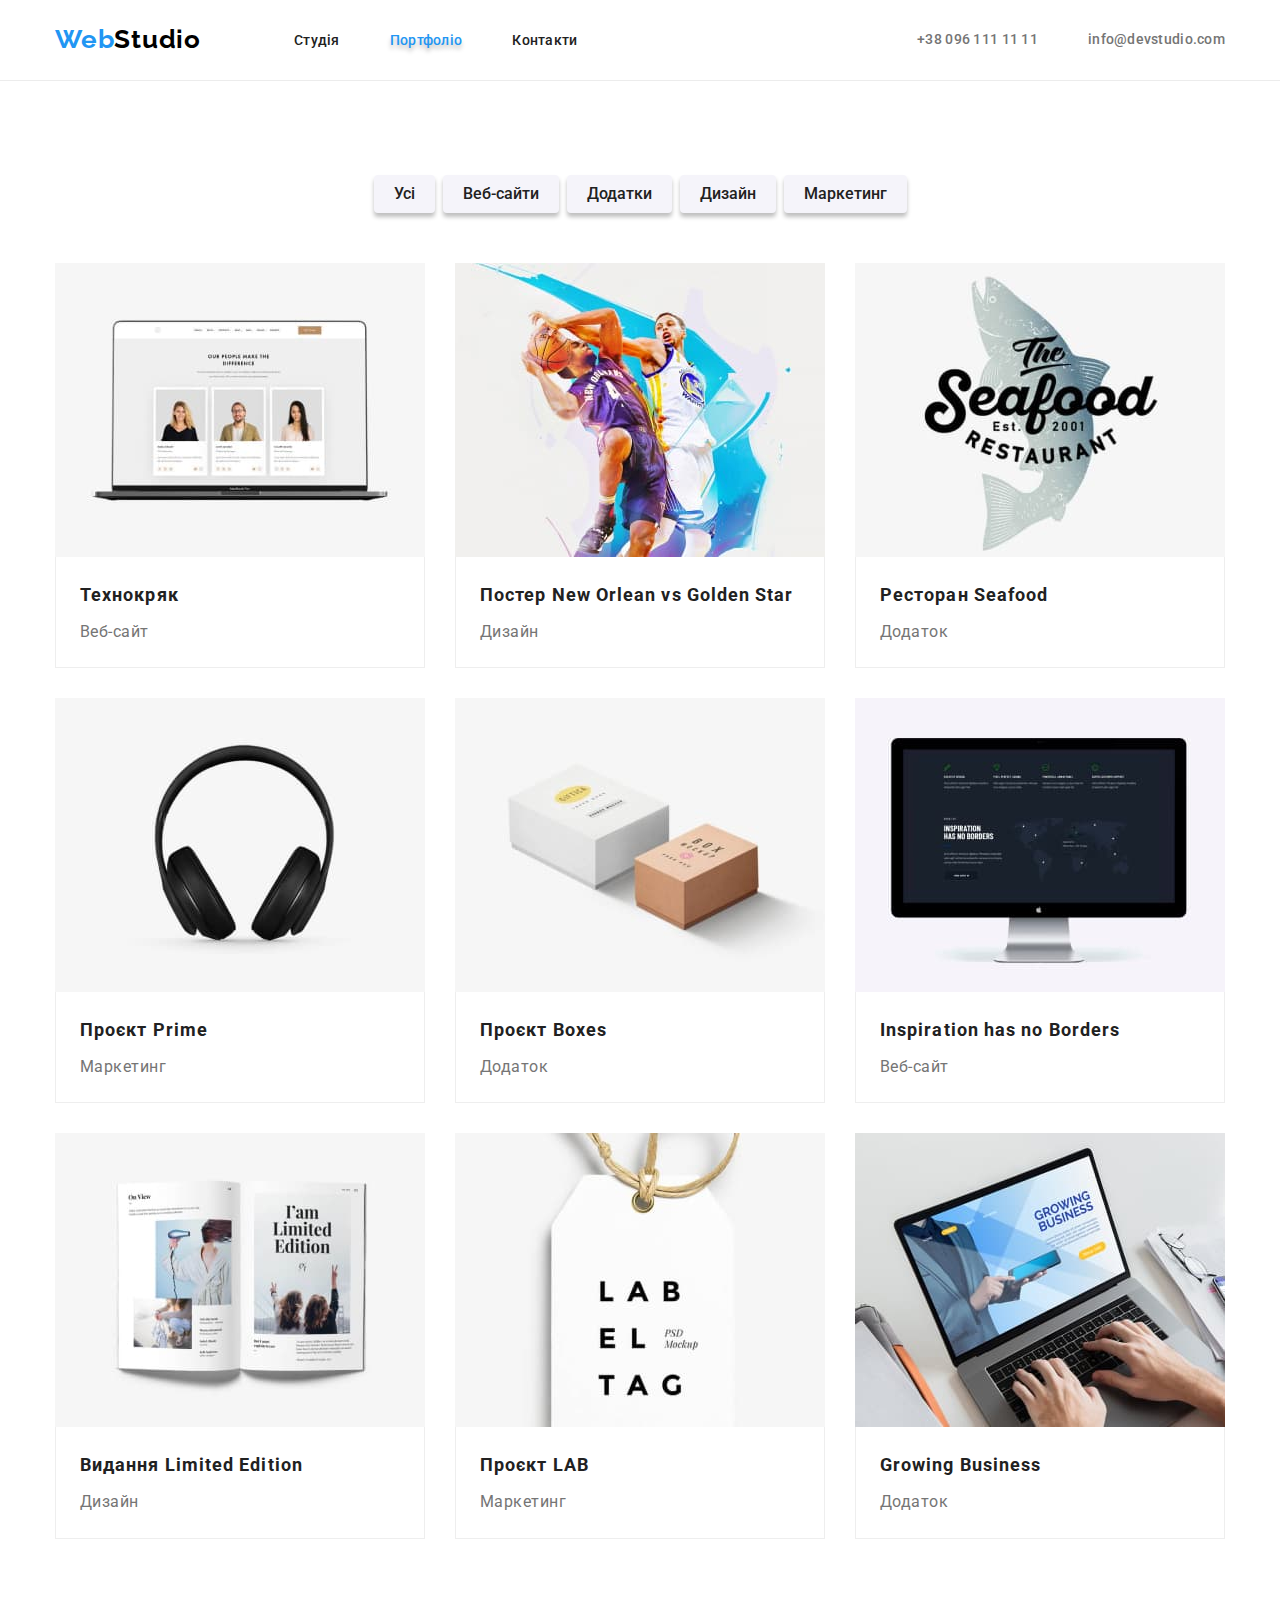
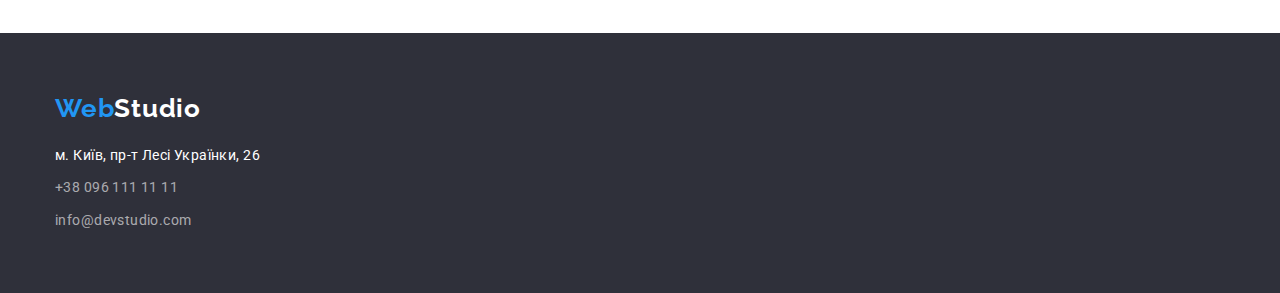
==== commit 18813539: "fixed mistakes" ====
--- a/porfolio.html
+++ b/porfolio.html
@@ -1,161 +1,195 @@
 <!DOCTYPE html>
 <html lang="uk">
+  <head>
+    <meta charset="UTF-8" />
+    <meta http-equiv="X-UA-Compatible" content="IE=edge" />
+    <meta name="viewport" content="width=device-width, initial-scale=1.0" />
+    <title>Portfolio</title>
+    <link rel="preconnect" href="https://fonts.googleapis.com" />
+    <link rel="preconnect" href="https://fonts.gstatic.com" crossorigin />
+    <link
+      href="https://fonts.googleapis.com/css2?family=Raleway:wght@700&family=Roboto:wght@400;500;700;900&display=swap"
+      rel="stylesheet"
+    />
+    <link
+      rel="stylesheet"
+      href="https://cdnjs.cloudflare.com/ajax/libs/modern-normalize/1.1.0/modern-normalize.min.css"
+    />
+    <link rel="stylesheet" href="./css/styles.css"/>
+  </head>
 
-<head>
-  <meta charset="UTF-8" />
-  <meta http-equiv="X-UA-Compatible" content="IE=edge" />
-  <meta name="viewport" content="width=device-width, initial-scale=1.0" />
-  <title>Portfolio</title>
-  <link rel="preconnect" href="https://fonts.googleapis.com" />
-  <link rel="preconnect" href="https://fonts.gstatic.com" crossorigin />
-  <link href="https://fonts.googleapis.com/css2?family=Raleway:wght@700&family=Roboto:wght@400;500;700;900&display=swap"
-    rel="stylesheet" />
-  <link rel="stylesheet"
-    href="https://cdnjs.cloudflare.com/ajax/libs/modern-normalize/1.1.0/modern-normalize.min.css" />
-  <link rel="stylesheet" href="./css/styles.css" />
-</head>
-
-<body>
-  <header class="header">
-    <div class="container header-container">
-      <nav class="header-nav">
-        <a class="header-logo link" href="index.html" lang="en"><span class="logo-aspect">Web</span>Studio</a>
-        <ul class="header-list">
+  <body>
+    <header class="header">
+      <div class="container header-container">
+        <nav class="header-nav">
+          <a class="header-logo link" href="index.html" lang="en"
+            ><span class="logo-aspect">Web</span>Studio</a
+          >
+          <ul class="header-list">
+            <li class="list-item">
+              <a class="header-link link secondary" href="index.html">Студія</a>
+            </li>
+            <li class="list-item">
+              <a class="header-link link current text-shadow secondary" href="porfolio.html"
+                >Портфоліо</a
+              >
+            </li>
+            <li class="list-item">
+              <a class="header-link link secondary" href="index.html">Контакти</a>
+            </li>
+          </ul>
+        </nav>
+        <ul class="contact-list">
           <li class="list-item">
-            <a class="header-link link secondary" href="index.html">Студія</a>
+            <a class="header-contact link secondary" href="tel:+380961111111">+38 096 111 11 11</a>
           </li>
           <li class="list-item">
-            <a class="header-link link current text-shadow secondary" href="porfolio.html">Портфоліо</a>
-          </li>
-          <li class="list-item">
-            <a class="header-link link secondary" href="index.html">Контакти</a>
+            <a class="header-contact link secondary" href="mailto:info@devstudio.com"
+              >info@devstudio.com</a
+            >
           </li>
         </ul>
-      </nav>
-      <ul class="contact-list">
-        <li class="list-item">
-          <a class="header-contact link secondary" href="tel:+380961111111">+38 096 111 11 11</a>
-        </li>
-        <li class="list-item">
-          <a class="header-contact link secondary" href="mailto:info@devstudio.com">info@devstudio.com</a>
-        </li>
-      </ul>
-    </div>
-  </header>
-  <main>
-    <section class="portfolio">
-      <div class="container section">
-        <h1 class="visually-hidden">Приклади робіт</h1>
-        <ul class="portfolio-filters">
-          <li class="list-item">
-            <button type="button" class="portfolio-button">Усі</button>
-          </li>
-          <li class="list-item">
-            <button type="button" class="portfolio-button">Веб-сайти</button>
-          </li>
-          <li class="list-item">
-            <button type="button" class="portfolio-button">Додатки</button>
-          </li>
-          <li class="list-item">
-            <button type="button" class="portfolio-button">Дизайн</button>
-          </li>
-          <li class="list-item">
-            <button type="button" class="portfolio-button">Маркетинг</button>
-          </li>
-        </ul>
-        <div class="portfolio-content">
+      </div>
+    </header>
+    <main>
+      <section class="section portfolio">
+        <div class="container">
+          <h1 class="visually-hidden">Приклади робіт</h1>
+          <ul class="portfolio-filters">
+            <li class="list-item">
+              <button type="button" class="portfolio-button">Усі</button>
+            </li>
+            <li class="list-item">
+              <button type="button" class="portfolio-button">Веб-сайти</button>
+            </li>
+            <li class="list-item">
+              <button type="button" class="portfolio-button">Додатки</button>
+            </li>
+            <li class="list-item">
+              <button type="button" class="portfolio-button">Дизайн</button>
+            </li>
+            <li class="list-item">
+              <button type="button" class="portfolio-button">Маркетинг</button>
+            </li>
+          </ul>
           <ul class="flex-container">
-            <li class="list-item flex-item">
+            <li class="list-item">
               <a class="link" href="">
                 <img src="./images/8.jpg" alt="Веб-сайт" width="370" />
-                <h2 class="portfolio-title">Технокряк</h2>
-                <p class="portfolio-text">Веб-сайт</p>
+                <div class="flex-item">
+                  <h2 class="portfolio-title">Технокряк</h2>
+                  <p class="portfolio-text">Веб-сайт</p>
+                </div>
               </a>
             </li>
-            <li class="list-item flex-item">
+            <li class="list-item">
               <a class="link" href="">
                 <img src="./images/9.jpg" alt="проєкт дизайну" width="370" />
-                <h2 class="portfolio-title">
-                  Постер <span lang="en">New Orlean vs Golden Star</span>
-                </h2>
-                <p class="portfolio-text">Дизайн</p>
+                <div class="flex-item">
+                  <h2 class="portfolio-title">
+                    Постер <span lang="en">New Orlean vs Golden Star</span>
+                  </h2>
+                  <p class="portfolio-text">Дизайн</p>
+                </div>
               </a>
             </li>
-            <li class="list-item flex-item">
+            <li class="list-item">
               <a class="link" href="">
                 <img src="./images/10.jpg" alt="додаток ресторану" width="370" />
-                <h2 class="portfolio-title">Ресторан <span lang="en">Seafood</span></h2>
-                <p class="portfolio-text">Додаток</p>
+                <div class="flex-item">
+                  <h2 class="portfolio-title">Ресторан <span lang="en">Seafood</span></h2>
+                  <p class="portfolio-text">Додаток</p>
+                </div>
               </a>
             </li>
-            <li class="list-item flex-item">
+            <li class="list-item">
               <a class="link" href="">
                 <img src="./images/11.jpg" alt="маркетинг проєкт" width="370" />
-                <h2 class="portfolio-title">Проєкт <span lang="en">Prime</span></h2>
-                <p class="portfolio-text">Маркетинг</p>
+                <div class="flex-item">
+                  <h2 class="portfolio-title">Проєкт <span lang="en">Prime</span></h2>
+                  <p class="portfolio-text">Маркетинг</p>
+                </div>
               </a>
             </li>
-            <li class="list-item flex-item">
+            <li class="list-item">
               <a class="link" href="">
                 <img src="./images/12.jpg" alt="додаток Boxes" width="370" />
-                <h2 class="portfolio-title">Проєкт <span lang="en">Boxes</span></h2>
-                <p class="portfolio-text">Додаток</p>
+                <div class="flex-item">
+                  <h2 class="portfolio-title">Проєкт <span lang="en">Boxes</span></h2>
+                  <p class="portfolio-text">Додаток</p>
+                </div>
               </a>
             </li>
-            <li class="list-item flex-item">
+            <li class="list-item">
               <a class="link" href="">
                 <img src="./images/13.jpg" alt="веб-сайт цікавого проєкту" width="370" />
-                <h2 class="portfolio-title" lang="en">Inspiration has no Borders</h2>
-                <p class="portfolio-text">Веб-сайт</p>
+                <div class="flex-item">
+                  <h2 class="portfolio-title" lang="en">Inspiration has no Borders</h2>
+                  <p class="portfolio-text">Веб-сайт</p>
+                </div>
               </a>
             </li>
-            <li class="list-item flex-item">
+            <li class="list-item">
               <a class="link" href="">
                 <img src="./images/14.jpg" alt="дизайн літературного видання" width="370" />
-                <h2 class="portfolio-title">Видання <span>Limited Edition</span></h2>
-                <p class="portfolio-text">Дизайн</p>
+                <div class="flex-item">
+                  <h2 class="portfolio-title">Видання <span>Limited Edition</span></h2>
+                  <p class="portfolio-text">Дизайн</p>
+                </div>
               </a>
             </li>
-            <li class="list-item flex-item">
+            <li class="list-item">
               <a class="link" href="">
                 <img src="./images/15.jpg" alt="другий маркетинг проєкт" width="370" />
-                <h2 class="portfolio-title">Проєкт <span>LAB</span></h2>
-                <p class="portfolio-text">Маркетинг</p>
+                <div class="flex-item">
+                  <h2 class="portfolio-title">Проєкт <span lang="en">LAB</span></h2>
+                  <p class="portfolio-text">Маркетинг</p>
+                </div>
               </a>
             </li>
-            <li class="list-item flex-item">
+            <li class="list-item">
               <a class="link" href="">
                 <img src="./images/16.jpg" alt="додаток розвитку бізнесу" width="370" />
-                <h2 class="portfolio-title" lang="en">Growing Business</h2>
-                <p class="portfolio-text">Додаток</p>
+                <div class="flex-item">
+                  <h2 class="portfolio-title" lang="en">Growing Business</h2>
+                  <p class="portfolio-text">Додаток</p>
+                </div>
               </a>
             </li>
           </ul>
         </div>
+      </section>
+    </main>
+    <footer class="footer">
+      <div class="container footer-container">
+        <a class="footer-logo link" href="index.html" lang="en"
+          ><span class="logo-aspect">Web</span>Studio</a
+        >
+        <address class="adress">
+          <ul class="adress-list">
+            <li class="list-item">
+              <a
+                class="adress-link link secondary"
+                href="https://goo.gl/maps/zyHWD3Ue8EEXUori7"
+                target="_blank"
+                rel="nofollow noreferrer noopener"
+              >
+                м. Київ, пр-т Лесі Українки, 26
+              </a>
+            </li>
+            <li class="list-item">
+              <a class="link footer-contact secondary" href="tel:+380961111111"
+                >+38 096 111 11 11</a
+              >
+            </li>
+            <li class="list-item">
+              <a class="link footer-contact list-item secondary" href="mailto:info@devstudio.com"
+                >info@devstudio.com</a
+              >
+            </li>
+          </ul>
+        </address>
       </div>
-    </section>
-  </main>
-  <footer class="footer">
-    <div class="container footer-container">
-      <a class="footer-logo link" href="index.html" lang="en"><span class="logo-aspect">Web</span>Studio</a>
-      <address class="adress">
-        <ul class="adress-list">
-          <li class="list-item">
-            <a class="footer-adress link secondary" href="https://goo.gl/maps/zyHWD3Ue8EEXUori7" target="_blank"
-              rel="nofollow noreferrer noopener">
-              м. Київ, пр-т Лесі Українки, 26
-            </a>
-          </li>
-          <li class="list-item">
-            <a class="link footer-contact secondary" href="tel:+380961111111">+38 096 111 11 11</a>
-          </li>
-          <li class="list-item">
-            <a class="link footer-contact list-item secondary " href="mailto:info@devstudio.com">info@devstudio.com</a>
-          </li>
-        </ul>
-      </address>
-    </div>
-  </footer>
-</body>
-
-</html>+    </footer>
+  </body>
+</html>
--- a/css/styles.css
+++ b/css/styles.css
@@ -13,9 +13,11 @@
   --main-font-size: 14px;
   --second-font-size: 16px;
   --main-line-height: 1.14;
+  --second-line-height: 1.7;
+  --text-line-height: 1.9;
   --title-line-height: 2;
-  --text-line-height: 1.9;
   --container-width: 1200px;
+  --main-flex-value: display: flex; flex-wrap: wrap; gap: 30px;
 }
 
 body {
@@ -84,6 +86,10 @@
   border-bottom: 1px solid #ECECEC;
 }
 
+.header-container {
+  display: flex;
+}
+
 .header-logo {
   display: flex;
   padding-top: 24px;
@@ -114,20 +120,12 @@
   gap: 50px;
 }
 
-.header-container {
-  display: flex;
-}
-
 .contact-list {
   margin-left: auto;
   margin-right: 0;
-  padding-top: 32px;
-  padding-bottom: 32px;
   gap: 50px;
 }
 
-
-/* doing at header and footer */
 .header-link {
   padding-top: 32px;
   padding-bottom: 32px;
@@ -143,8 +141,9 @@
   color: var(--hover-color);
 }
 
-.footer-contact,
 .header-contact {
+  padding-top: 32px;
+  padding-bottom: 32px;  
   font-weight: 500;
   font-size: var(--main-font-size);
   line-height: var(--main-line-height);
@@ -153,10 +152,16 @@
 }
 
 /* --------------FOOTER-------------- */
+.footer {
+  display: flex;
+  padding: 60px 0px;
+  background-color: var(--secondary-bgn-color);
+}
+
 .footer-logo {
-  display: flex;
-  min-width: 145px;
-  width: 250px;
+display: inline-block;
+margin-bottom: 20px;
+
   font-family: var(--logo-font-family);
   font-style: normal;
   font-weight: 700;
@@ -164,48 +169,32 @@
   line-height: 1.19;
   letter-spacing: 0.03em;
   color: var(--secondary-text-color);
-  padding-top: 60px;
-  padding-right: 100px;
-  margin-bottom: 20px;
-  outline: tomato;
-}
-
-.footer-adress {
-  display: inline-block;
-  font-style: normal;
-  font-size: var(--main-font-size);
-  line-height: 1.7;
+   
+}
+.adress-list {
+  display:inline-flex;
+  flex-direction: column;
+  gap: 9px;
+
+}
+.adress-link {
+  font-style: normal;
+  font-size: var(--main-font-size);
+  line-height: var(--second-line-height);
   letter-spacing: 0.03em;
   color: var(--secondary-text-color);
 }
 
 .footer-contact {
-  display: flex;
   text-decoration: none;
   font-style: normal;
   font-size: var(--main-font-size);
-  line-height: 1.7;
   letter-spacing: 0.03em;
   color: rgba(255, 255, 255, 0.6);
-}
-
-.footer-container {
-  display: flex;
-  flex-direction: column;
-}
-
-.adress {
-  display: flex;
-  flex-direction: column;
-  padding-bottom: 60px;
-}
-
-.adress-list {
-  display: flex;
-  gap: 9px;
-  flex-direction: column;
-}
-
+  line-height: var(--second-line-height);
+
+  
+}
 .secondary:hover,
 .secondary:focus,
 .portfolio-title:hover,
@@ -215,18 +204,16 @@
   color: var(--hover-color);
 }
 
-.hero,
-.footer {
+
+
+/* ------------HERO---------------- */
+.hero {
+  padding: 200px 0px;
   background-color: var(--secondary-bgn-color);
 }
-
-/* ------------HERO---------------- */
 .hero-title {
-  padding-top: 200px;
-  margin-left: auto;
-  margin-right: auto;
-  margin-bottom: 30px;
-  width: 696px;
+  margin: 0px auto 30px auto;
+  max-width: 696px;
 
   font-weight: 900;
   font-size: 44px;
@@ -237,15 +224,19 @@
   color: var(--secondary-text-color);
 }
 
+.button-box {
+  display: flex;
+  justify-content: center;
+}
 .hero-button {
-  max-width: 1200px;
+  max-width: var(--container-width);
 
   color: var(--secondary-text-color);
   background: var(--hover-color);
   font-family: inherit;
   font-weight: 700;
   font-size: var(--second-font-size);
-  line-height: 1.9;
+  line-height: var(--text-line-height);
   letter-spacing: 0.06em;
   box-shadow: 0px 4px 4px rgba(0, 0, 0, 0.15);
   border-radius: 4px;
@@ -269,11 +260,6 @@
   padding: 10px 32px 10px 32px;
 }
 
-.button-box {
-  display: flex;
-  justify-content: space-around;
-  padding-bottom: 200px;
-}
 
 /* ---------PREFERENCE---------- */
 .preference-list {
@@ -331,26 +317,29 @@
   display: flex;
   flex-wrap: wrap;
   gap: 30px;
-  width: calc ((100% - 90px)/4);
-}
+}
+.team-content {
+  padding: 30px;
+  }
 
 .team-names {
+  max-width: 210px;
+  margin-bottom: 10px;
   font-weight: 500;
   font-size: var(--second-font-size);
   line-height: 1.19;
   letter-spacing: 0.03em;
   color: var(--primary-text-color);
-  margin-top: 30px;
-  margin-bottom: 10px;
+  
 }
 
 .team-position {
+ max-width: 210px;
   font-size: var(--second-font-size);
   line-height: 1.19;
   letter-spacing: 0.03em;
   color: var(--first-text-color);
-  margin-bottom: 30px;
-}
+ }
 
 .item-specification {
   text-align: center;
@@ -364,7 +353,7 @@
 .portfolio-filters {
   display: flex;
   justify-content: center;
-  margin-bottom: 34px;
+  margin-bottom: 50px;
   gap: 8px;
 }
 
@@ -391,22 +380,16 @@
 }
 
 .portfolio-title {
-  margin-top: 20px;
-  margin-bottom: 4px;
-  padding-right: 24px;
-  padding-left: 24px;
+margin-bottom: 4px;
 
   font-weight: 700;
   font-size: 18px;
   line-height: var(--title-line-height);
   letter-spacing: 0.06em;
+
 }
 
 .portfolio-text {
-  display: inline-block;
-  padding-bottom: 20px;
-  padding-right: 24px;
-  padding-left: 24px;
   font-size: var(--second-font-size);
   line-height: var(--text-line-height);
   letter-spacing: 0.03em;
@@ -414,6 +397,7 @@
 }
 
 .flex-item {
+  padding: 20px 24px;
   border-left: 1px solid #EEEEEE;
   border-right: 1px solid #EEEEEE;
   border-bottom: 1px solid #EEEEEE;
@@ -422,14 +406,5 @@
 .flex-container {
   display: flex;
   flex-wrap: wrap;
-  gap: 26px;
-  width: calc ((100% - 52px)/3);
-}
-
-.flex-item:nth-last-child(-n+3) {
-  margin-bottom: 0px;
-}
-
-.flex-item:nth-child(3n) {
-  margin-right: 0px;
+  gap: 30px;
 }